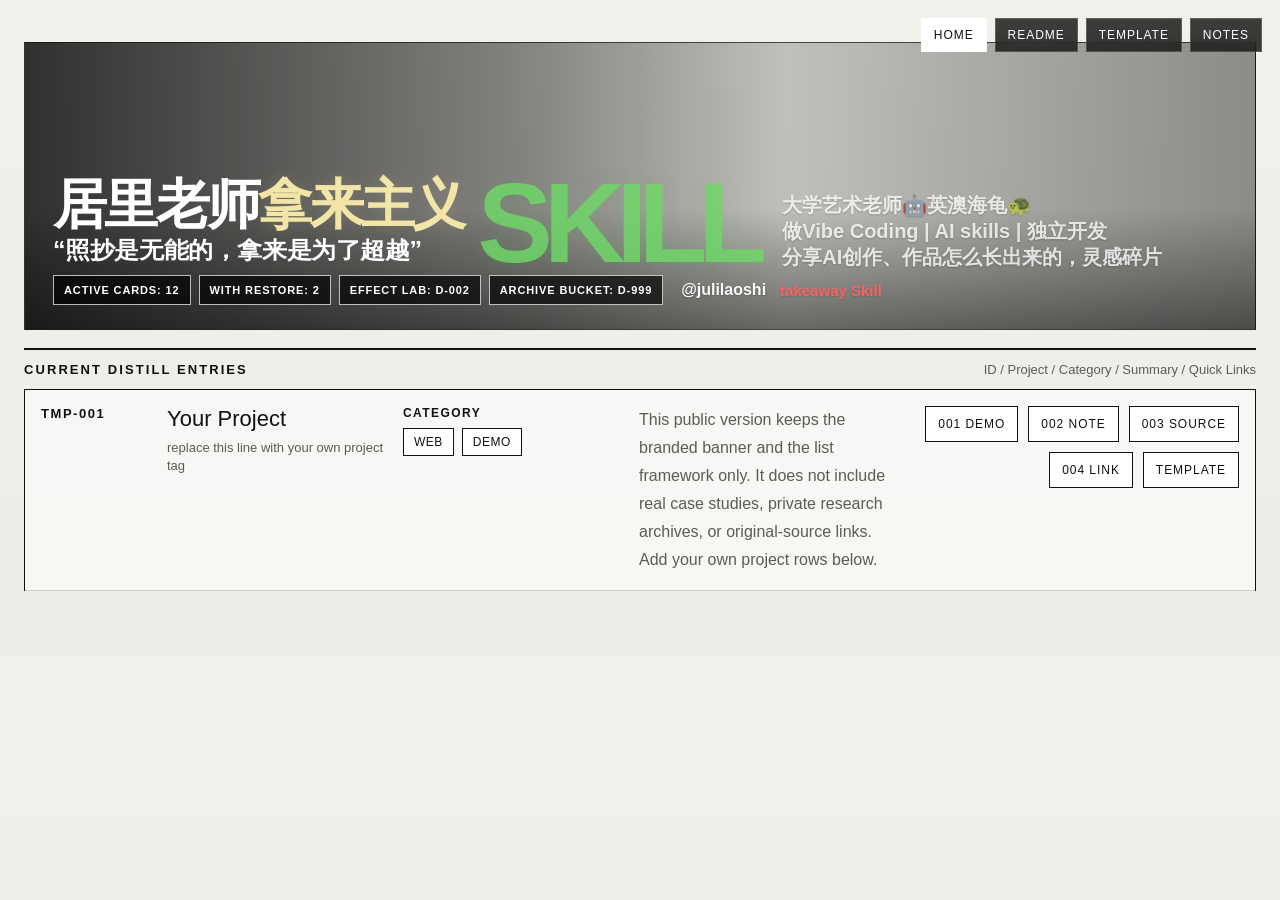
==== site/index.html @ 6bf46491 "Initial public template" ====
<!doctype html>
<html lang="zh-CN">
  <head>
    <meta charset="UTF-8" />
    <meta name="viewport" content="width=device-width, initial-scale=1.0" />
    <title>居里老师拿来主义</title>
    <link rel="stylesheet" href="./ui/local-view.css" />
    <style>
      :root {
        --bg: #eeece6;
        --ink: #111111;
        --muted: #5b5b57;
        --panel: #f8f6f0;
        --line: #111111;
        --accent: #111111;
        --soft-line: rgba(17, 17, 17, 0.18);
      }
      * { box-sizing: border-box; }
      body {
        margin: 0;
        background:
          linear-gradient(180deg, #f2f0ea 0%, var(--bg) 100%);
        color: var(--ink);
        font-family: "Helvetica Neue", "PingFang SC", sans-serif;
      }
      .wrap {
        max-width: 1280px;
        margin: 0 auto;
        padding: 32px 24px 64px;
      }
      .masthead {
        position: relative;
        display: grid;
        grid-template-columns: minmax(0, 1fr) auto;
        gap: 18px;
        align-items: end;
        min-height: 288px;
        width: 100%;
        max-width: 100%;
        padding: 28px 28px 24px;
        margin: 10px 0 18px;
        border: 1px solid rgba(17, 17, 17, 0.7);
        background:
          linear-gradient(90deg, rgba(0, 0, 0, 0.8) 0%, rgba(0, 0, 0, 0.46) 40%, rgba(0, 0, 0, 0.2) 62%, rgba(0, 0, 0, 0.42) 100%),
          url("./assets/jl-profile-wide.png") center 55% / cover no-repeat;
        overflow: hidden;
      }
      .masthead::after {
        content: "";
        position: absolute;
        inset: auto 0 0 0;
        height: 42%;
        background: linear-gradient(180deg, rgba(0, 0, 0, 0) 0%, rgba(0, 0, 0, 0.46) 100%);
        pointer-events: none;
      }
      .masthead-main {
        position: relative;
        z-index: 1;
        display: grid;
        gap: 12px;
        align-self: end;
        max-width: 700px;
      }
      .title-lockup {
        display: grid;
        gap: 8px;
        width: 100%;
        max-width: 100%;
      }
      .title-head {
        display: grid;
        grid-template-columns: max-content max-content minmax(450px, 580px);
        gap: 14px;
        align-items: stretch;
        width: fit-content;
        max-width: 100%;
      }
      .title-copy {
        display: grid;
        gap: 6px;
      }
      .eyebrow {
        display: none;
      }
      h1 {
        margin: 0;
        font-size: clamp(36px, 4.2vw, 60px);
        line-height: 0.94;
        letter-spacing: -0.05em;
        font-weight: 800;
        color: #ffffff;
        text-wrap: balance;
        max-width: 8.4em;
      }
      .hero-title-accent {
        color: rgba(244, 232, 168, 0.98);
        text-shadow: 0 0 16px rgba(244, 232, 168, 0.14);
      }
      .title-note {
        display: block;
        width: fit-content;
        max-width: 100%;
        color: #ffffff;
        font-weight: 800;
      }
      .title-note span {
        display: block;
        line-height: 1.1;
        white-space: nowrap;
        font-size: clamp(15px, 1.28vw, 20px);
        letter-spacing: -0.01em;
      }
      .hero-mark {
        display: flex;
        align-items: flex-end;
        align-self: stretch;
        line-height: 0.78;
        font-weight: 900;
        letter-spacing: -0.08em;
        color: rgba(111, 214, 104, 0.84);
        white-space: nowrap;
        text-transform: uppercase;
        user-select: none;
        text-shadow: 0 0 18px rgba(88, 204, 92, 0.16);
      }
      .hero-meta {
        display: flex;
        gap: 8px;
        flex-wrap: wrap;
        align-items: center;
      }
      .hero-meta span {
        display: inline-flex;
        min-height: 30px;
        align-items: center;
        padding: 0 10px;
        border: 1px solid rgba(255, 255, 255, 0.72);
        background: rgba(0, 0, 0, 0.68);
        color: #ffffff;
        font-size: 11px;
        line-height: 1;
        font-weight: 800;
        letter-spacing: 0.08em;
        text-transform: uppercase;
        backdrop-filter: blur(4px);
      }
      .hero-handle {
        display: inline-flex;
        min-height: 30px;
        align-items: center;
        padding-left: 10px;
        color: rgba(255, 255, 255, 0.96);
        font-size: 16px;
        line-height: 1;
        font-weight: 900;
        letter-spacing: 0;
        white-space: nowrap;
        text-shadow: 0 1px 2px rgba(0, 0, 0, 0.22);
      }
      .hero-takeaway {
        display: inline-flex;
        min-height: 30px;
        align-items: center;
        padding-left: 6px;
        color: rgba(255, 98, 98, 0.96);
        font-size: 15px;
        line-height: 1;
        font-weight: 900;
        letter-spacing: 0;
        white-space: nowrap;
        text-shadow: 0 1px 2px rgba(0, 0, 0, 0.18);
      }
      .intro {
        display: none;
      }
      .bio-stack {
        position: relative;
        z-index: 1;
        display: grid;
        gap: 6px;
        align-content: end;
        justify-items: start;
        align-self: stretch;
        width: 100%;
        max-width: 100%;
        min-height: 100%;
        padding: 16px 0 0 10px;
      }
      .bio-chip {
        display: block;
        width: 100%;
        padding: 0;
        border: 0;
        background: none;
        color: rgba(255, 255, 255, 0.8);
        font-size: 20px;
        line-height: 1;
        font-weight: 700;
        white-space: nowrap;
        text-align: left;
        text-shadow: 0 1px 2px rgba(0, 0, 0, 0.2);
      }
      .section-head {
        display: flex;
        justify-content: space-between;
        gap: 16px;
        align-items: end;
        padding: 12px 0;
        border-top: 2px solid var(--line);
        border-bottom: 1px solid var(--line);
        margin-bottom: 0;
      }
      .section-head strong {
        font-size: 13px;
        letter-spacing: 0.16em;
        text-transform: uppercase;
      }
      .section-head span {
        color: var(--muted);
        font-size: 13px;
      }
      .table {
        border-left: 1px solid var(--line);
        border-right: 1px solid var(--line);
      }
      .row {
        display: grid;
        grid-template-columns: 110px 220px 220px minmax(0, 1fr) 320px;
        gap: 16px;
        align-items: start;
        padding: 16px;
        border-bottom: 1px solid var(--soft-line);
        background: rgba(255, 255, 255, 0.42);
      }
      .row:hover {
        background: rgba(255, 255, 255, 0.76);
      }
      .row.placeholder {
        background: rgba(255, 255, 255, 0.58);
      }
      .cell-id {
        font-size: 13px;
        font-weight: 700;
        letter-spacing: 0.12em;
        text-transform: uppercase;
      }
      .cell-name strong {
        display: block;
        margin-bottom: 6px;
        font-size: 22px;
        font-weight: 500;
      }
      .cell-name span {
        color: var(--muted);
        font-size: 13px;
      }
      .cell-kind {
        display: grid;
        gap: 8px;
      }
      .cell-kind strong {
        display: block;
        font-size: 12px;
        letter-spacing: 0.12em;
        text-transform: uppercase;
      }
      .kind-tags {
        display: flex;
        gap: 8px;
        flex-wrap: wrap;
      }
      .kind-tags span {
        display: inline-flex;
        width: fit-content;
        min-height: 28px;
        align-items: center;
        padding: 0 10px;
        border: 1px solid var(--line);
        background: #ffffff;
        font-size: 12px;
        letter-spacing: 0.04em;
        text-transform: uppercase;
      }
      .cell-desc {
        color: var(--muted);
        line-height: 1.75;
      }
      .cell-links {
        display: flex;
        gap: 10px;
        flex-wrap: wrap;
        justify-content: flex-end;
      }
      .cell-links a {
        display: inline-flex;
        align-items: center;
        min-height: 36px;
        padding: 0 12px;
        border: 1px solid var(--line);
        color: var(--ink);
        text-decoration: none;
        font-size: 12px;
        letter-spacing: 0.08em;
        text-transform: uppercase;
        background: #fff;
      }
      .cell-links a:hover {
        background: #111111;
        color: #ffffff;
      }
      .cell-links a.is-disabled {
        pointer-events: none;
        cursor: default;
      }
      .status-bar {
        display: none;
      }
      @media (max-width: 1080px) {
        .masthead {
          grid-template-columns: 1fr;
          gap: 14px;
          min-height: 280px;
          padding: 24px 20px 18px;
          background-position: 0 0, center 49%;
        }
        .title-head {
          grid-template-columns: 1fr auto;
          gap: 10px;
        }
        .bio-stack {
          grid-column: 1 / -1;
          justify-items: start;
          width: min(360px, 100%);
          max-width: 100%;
          padding-bottom: 0;
          padding-top: 2px;
          min-height: 0;
          align-content: start;
          gap: 4px;
        }
        .hero-meta {
          gap: 6px;
        }
        .row {
          grid-template-columns: 90px 1fr;
        }
        .cell-kind {
          grid-column: 1 / -1;
        }
        .cell-desc {
          grid-column: 1 / -1;
        }
        .cell-links {
          grid-column: 1 / -1;
          justify-content: flex-start;
        }
      }
      @media (max-width: 820px) {
        .wrap {
          padding: 24px 16px 56px;
        }
        .title-lockup {
          gap: 6px;
        }
        .title-head {
          grid-template-columns: 1fr;
          gap: 8px;
        }
        .masthead {
          gap: 12px;
          min-height: 236px;
          padding: 18px 16px 14px;
          margin-top: 8px;
          background-position: 0 0, center 45%;
        }
        .title-note {
          width: 100%;
        }
        .hero-meta span {
          min-height: 28px;
          padding: 0 8px;
          font-size: 10px;
        }
        .hero-handle {
          min-height: 28px;
          padding-left: 8px;
          font-size: 13px;
        }
        .hero-takeaway {
          min-height: 28px;
          padding-left: 4px;
          font-size: 12px;
        }
        .bio-stack {
          gap: 4px;
          width: 100%;
          max-width: 100%;
        }
        .hero-mark {
          opacity: 0.8;
        }
        .bio-chip {
          min-width: 0;
          width: 100%;
          max-width: 100%;
          white-space: normal;
          font-size: 14px;
          line-height: 1.18;
        }
        .row {
          grid-template-columns: 1fr;
        }
      }
    </style>
  </head>
  <body class="distill-square">
    <nav class="distill-tabs" aria-label="public template navigation">
      <a class="distill-tab is-active" href="#top">Home</a>
      <a class="distill-tab" href="../README.md">README</a>
      <a class="distill-tab" href="#entries">Template</a>
      <a class="distill-tab" href="#notes">Notes</a>
    </nav>
    <div class="wrap" id="top">
      <section class="masthead">
        <div class="masthead-main">
          <div class="title-lockup">
            <span class="eyebrow">distill gallery / method study</span>
            <div class="title-head">
              <div class="title-copy">
                <h1 class="hero-title">居里老师<span class="hero-title-accent">拿来主义</span></h1>
                <div class="title-note" aria-label="照抄是无能的，拿来是为了超越">
                  <span class="hero-subline">“照抄是无能的，拿来是为了超越”</span>
                </div>
              </div>
              <div class="hero-mark" aria-hidden="true">SKILL</div>
              <div class="bio-stack" aria-label="居里老师简介">
                <span class="bio-chip">大学艺术老师🤖英澳海龟🐢</span>
                <span class="bio-chip">做Vibe Coding | AI skills | 独立开发</span>
                <span class="bio-chip">分享AI创作、作品怎么长出来的，灵感碎片</span>
              </div>
            </div>
            <div class="hero-meta" aria-label="distill summary">
              <span>active cards: 12</span>
              <span>with restore: 2</span>
              <span>effect lab: d-002</span>
              <span>archive bucket: d-999</span>
              <strong class="hero-handle">@julilaoshi</strong>
              <strong class="hero-takeaway">takeaway Skill</strong>
            </div>
          </div>
        </div>
      </section>

      <div class="section-head" id="entries">
        <strong>Current Distill Entries</strong>
        <span>ID / Project / Category / Summary / Quick Links</span>
      </div>

      <section class="table">
        <article class="row placeholder">
          <div class="cell-id">TMP-001</div>
          <div class="cell-name">
            <strong>Your Project</strong>
            <span>replace this line with your own project tag</span>
          </div>
          <div class="cell-kind">
            <strong>Category</strong>
            <div class="kind-tags">
              <span>web</span>
              <span>demo</span>
            </div>
          </div>
          <div class="cell-desc" id="notes">
            This public version keeps the branded banner and the list framework only. It does not include real case studies, private research archives, or original-source links. Add your own project rows below.
          </div>
          <div class="cell-links">
            <a class="is-disabled" href="#">001 demo</a>
            <a class="is-disabled" href="#">002 note</a>
            <a class="is-disabled" href="#">003 source</a>
            <a class="is-disabled" href="#">004 link</a>
            <a class="is-disabled" href="#">template</a>
          </div>
        </article>
      </section>
    </div>
    <script>
      (function () {
        const title = document.querySelector(".hero-title");
        const line = document.querySelector(".hero-subline");
        const titleCopy = document.querySelector(".title-copy");
        const mark = document.querySelector(".hero-mark");
        if (!title || !line) return;

        function fitSubtitleLine() {
          const targetWidth = title.getBoundingClientRect().width;
          if (!targetWidth) return;
          line.style.transform = "scaleX(1)";
          line.style.fontSize = "";
          const baseWidth = line.getBoundingClientRect().width;
          if (!baseWidth) return;
          const baseFontSize = parseFloat(window.getComputedStyle(line).fontSize);
          const ratio = targetWidth / baseWidth;
          const nextFontSize = Math.min(baseFontSize * 1.42, Math.max(baseFontSize * 0.96, baseFontSize * ratio));
          line.style.fontSize = `${nextFontSize}px`;
          const nextWidth = line.getBoundingClientRect().width;
          if (!nextWidth) return;
          const scale = Math.min(1.08, Math.max(0.98, targetWidth / nextWidth));
          line.style.transformOrigin = "left center";
          line.style.transform = `scaleX(${scale})`;
        }

        function fitHeroMark() {
          if (!titleCopy || !mark) return;
          const targetHeight = titleCopy.getBoundingClientRect().height;
          if (!targetHeight) return;
          const nextFontSize = Math.min(180, Math.max(72, targetHeight / 0.78));
          mark.style.fontSize = `${nextFontSize}px`;
        }

        fitSubtitleLine();
        fitHeroMark();
        window.addEventListener("load", fitSubtitleLine);
        window.addEventListener("load", fitHeroMark);
        window.addEventListener("resize", fitSubtitleLine);
        window.addEventListener("resize", fitHeroMark);
      })();
    </script>
  </body>
</html>
---- site/ui/local-view.css ----
.distill-tabs {
  position: fixed;
  right: 18px;
  top: 18px;
  z-index: 999;
  display: flex;
  flex-wrap: wrap;
  justify-content: flex-end;
  gap: 8px;
  max-width: min(72vw, 760px);
}

.distill-tab {
  padding: 10px 12px;
  border: 1px solid rgba(255, 255, 255, 0.18);
  background: rgba(10, 10, 10, 0.78);
  color: #ffffff;
  text-decoration: none;
  font-size: 12px;
  line-height: 1;
  letter-spacing: 0.08em;
  text-transform: uppercase;
  backdrop-filter: blur(10px);
  border-radius: 0 !important;
}

.distill-tab.is-active {
  background: #ffffff;
  color: #111111;
}

.distill-square :is(
  .compare,
  .restore-link,
  .back,
  .card,
  .panel,
  .project,
  .field,
  .step,
  .hero,
  .pill,
  .footer-card,
  .stage,
  .effects span,
  .chip,
  .probe-panel,
  .probe-stage__frame,
  .probe-stats div,
  .probe-link,
  .probe-actions button,
  .probe-canvas,
  .restore-nav a,
  .nav-overlay a,
  .tag,
  .thumb,
  .hero-art,
  .story-image,
  .links a,
  .cta
) {
  border-radius: 0 !important;
}

.distill-square .grid .card,
.distill-square .cards .card,
.distill-square .projects .project,
.distill-square .values .pill,
.distill-square .footer-card,
.distill-square .stage,
.distill-square .probe-panel,
.distill-square .probe-stage__frame {
  box-shadow: none !important;
}

@media (max-width: 900px) {
  .distill-tabs {
    left: 12px;
    right: 12px;
    top: 12px;
    max-width: none;
    justify-content: flex-start;
  }
}
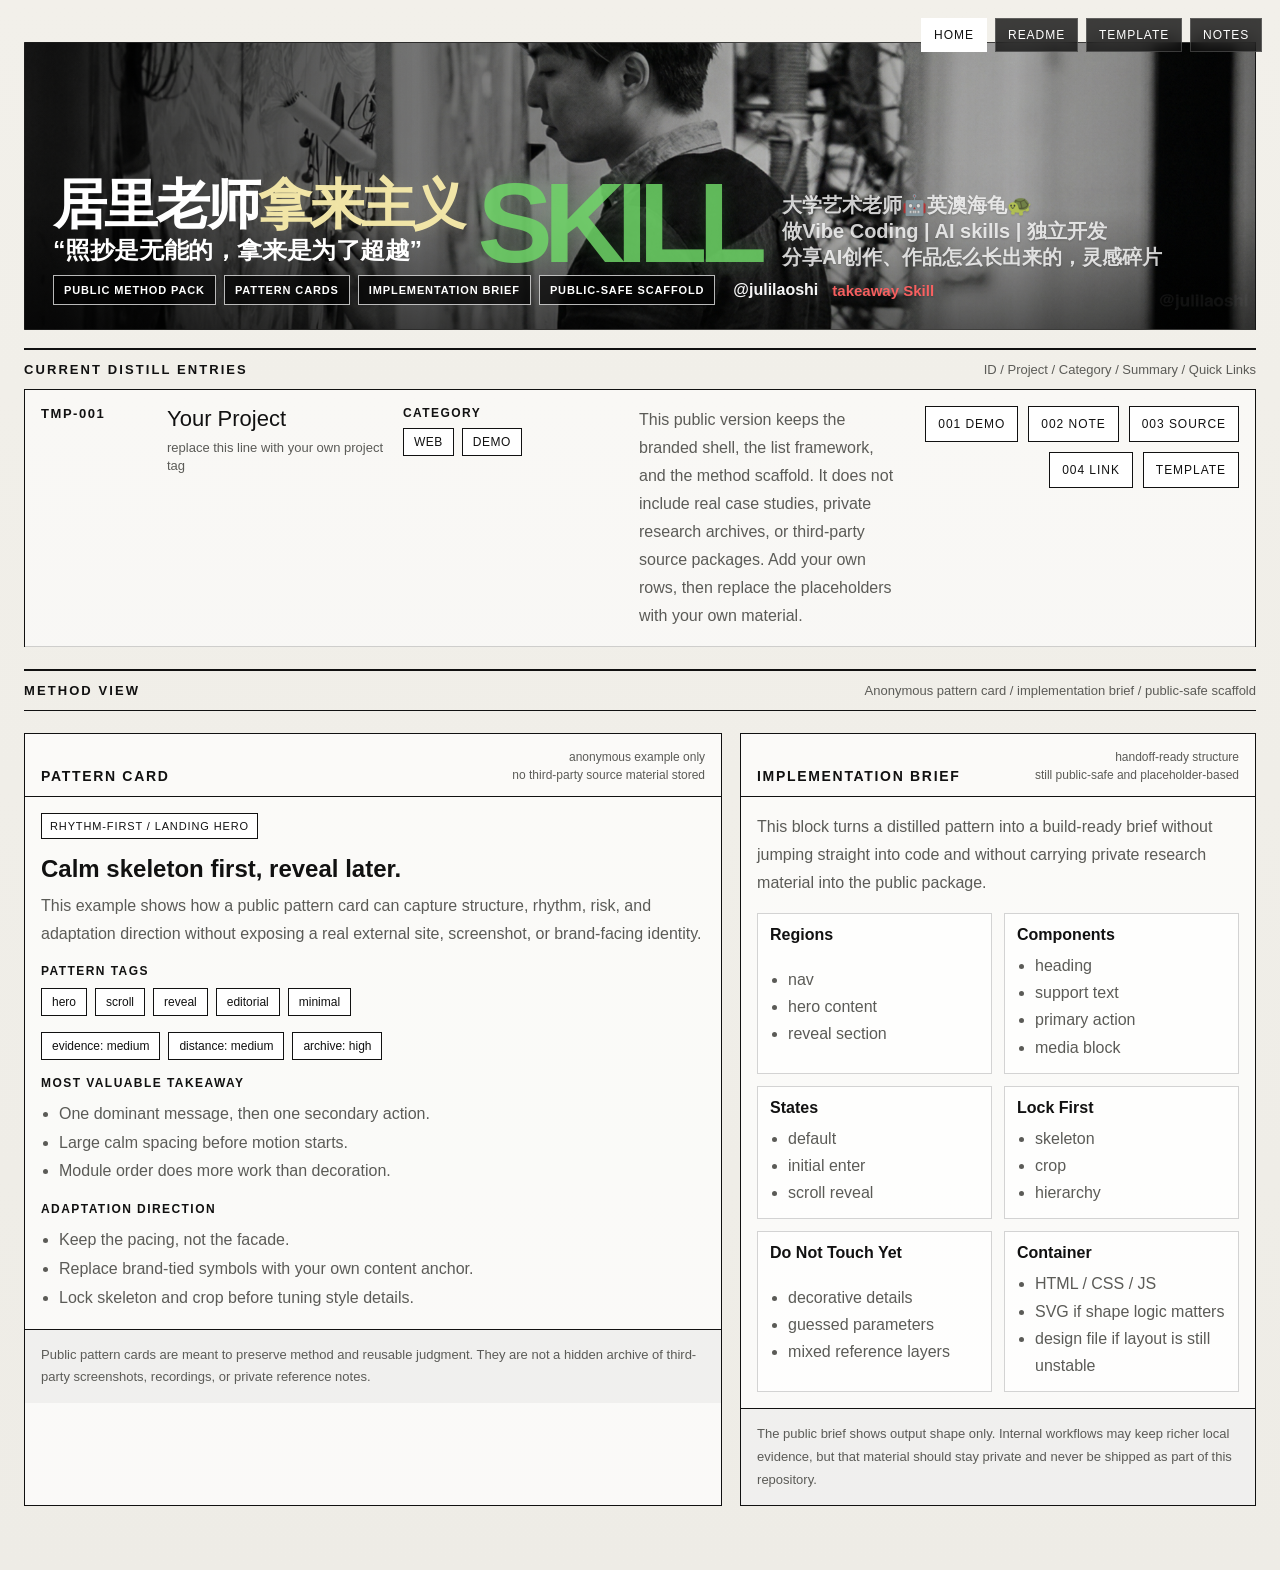
==== commit 061c7067: "Refine public release packaging for takeaway-skill" ====
--- a/site/index.html
+++ b/site/index.html
@@ -315,6 +315,129 @@
       .status-bar {
         display: none;
       }
+      .method-grid {
+        display: grid;
+        grid-template-columns: minmax(0, 1.15fr) minmax(0, 0.85fr);
+        gap: 18px;
+        margin-top: 22px;
+      }
+      .method-card {
+        border: 1px solid var(--line);
+        background: rgba(255, 255, 255, 0.72);
+      }
+      .method-card-head {
+        display: flex;
+        justify-content: space-between;
+        gap: 16px;
+        align-items: end;
+        padding: 14px 16px 12px;
+        border-bottom: 1px solid var(--line);
+      }
+      .method-card-head strong {
+        font-size: 14px;
+        letter-spacing: 0.12em;
+        text-transform: uppercase;
+      }
+      .method-card-head span {
+        color: var(--muted);
+        font-size: 12px;
+        line-height: 1.5;
+        text-align: right;
+      }
+      .method-card-body {
+        display: grid;
+        gap: 16px;
+        padding: 16px;
+      }
+      .micro-label {
+        display: inline-flex;
+        width: fit-content;
+        min-height: 26px;
+        align-items: center;
+        padding: 0 8px;
+        border: 1px solid var(--line);
+        background: #ffffff;
+        font-size: 11px;
+        letter-spacing: 0.08em;
+        text-transform: uppercase;
+      }
+      .signal-line {
+        display: grid;
+        gap: 8px;
+      }
+      .signal-line strong {
+        font-size: 24px;
+        line-height: 1.2;
+        font-weight: 600;
+      }
+      .signal-line p,
+      .brief-note {
+        margin: 0;
+        color: var(--muted);
+        line-height: 1.75;
+      }
+      .tag-group {
+        display: grid;
+        gap: 10px;
+      }
+      .tag-group strong,
+      .stack-block strong {
+        font-size: 12px;
+        letter-spacing: 0.12em;
+        text-transform: uppercase;
+      }
+      .tag-row,
+      .score-row {
+        display: flex;
+        flex-wrap: wrap;
+        gap: 8px;
+      }
+      .tag-row span,
+      .score-row span {
+        display: inline-flex;
+        align-items: center;
+        min-height: 28px;
+        padding: 0 10px;
+        border: 1px solid var(--line);
+        background: #fff;
+        font-size: 12px;
+      }
+      .stack-block {
+        display: grid;
+        gap: 10px;
+      }
+      .stack-block ul {
+        margin: 0;
+        padding-left: 18px;
+        color: var(--muted);
+        line-height: 1.8;
+      }
+      .brief-grid {
+        display: grid;
+        grid-template-columns: repeat(2, minmax(0, 1fr));
+        gap: 12px;
+      }
+      .brief-cell {
+        display: grid;
+        gap: 8px;
+        padding: 12px;
+        border: 1px solid var(--soft-line);
+        background: rgba(255, 255, 255, 0.78);
+      }
+      .brief-cell ul {
+        margin: 0;
+        padding-left: 18px;
+        color: var(--muted);
+        line-height: 1.7;
+      }
+      .safe-note {
+        padding: 14px 16px;
+        border-top: 1px solid var(--line);
+        background: rgba(17, 17, 17, 0.04);
+        color: var(--muted);
+        font-size: 13px;
+        line-height: 1.75;
+      }
       @media (max-width: 1080px) {
         .masthead {
           grid-template-columns: 1fr;
@@ -354,6 +477,9 @@
           grid-column: 1 / -1;
           justify-content: flex-start;
         }
+        .method-grid {
+          grid-template-columns: 1fr;
+        }
       }
       @media (max-width: 820px) {
         .wrap {
@@ -408,6 +534,9 @@
           line-height: 1.18;
         }
         .row {
+          grid-template-columns: 1fr;
+        }
+        .brief-grid {
           grid-template-columns: 1fr;
         }
       }
@@ -440,10 +569,10 @@
               </div>
             </div>
             <div class="hero-meta" aria-label="distill summary">
-              <span>active cards: 12</span>
-              <span>with restore: 2</span>
-              <span>effect lab: d-002</span>
-              <span>archive bucket: d-999</span>
+              <span>public method pack</span>
+              <span>pattern cards</span>
+              <span>implementation brief</span>
+              <span>public-safe scaffold</span>
               <strong class="hero-handle">@julilaoshi</strong>
               <strong class="hero-takeaway">takeaway Skill</strong>
             </div>
@@ -471,7 +600,7 @@
             </div>
           </div>
           <div class="cell-desc" id="notes">
-            This public version keeps the branded banner and the list framework only. It does not include real case studies, private research archives, or original-source links. Add your own project rows below.
+            This public version keeps the branded shell, the list framework, and the method scaffold. It does not include real case studies, private research archives, or third-party source packages. Add your own rows, then replace the placeholders with your own material.
           </div>
           <div class="cell-links">
             <a class="is-disabled" href="#">001 demo</a>
@@ -479,6 +608,125 @@
             <a class="is-disabled" href="#">003 source</a>
             <a class="is-disabled" href="#">004 link</a>
             <a class="is-disabled" href="#">template</a>
+          </div>
+        </article>
+      </section>
+
+      <div class="section-head" style="margin-top: 22px;">
+        <strong>Method View</strong>
+        <span>Anonymous pattern card / implementation brief / public-safe scaffold</span>
+      </div>
+
+      <section class="method-grid" aria-label="public method showcase">
+        <article class="method-card">
+          <div class="method-card-head">
+            <strong>Pattern Card</strong>
+            <span>anonymous example only<br />no third-party source material stored</span>
+          </div>
+          <div class="method-card-body">
+            <span class="micro-label">rhythm-first / landing hero</span>
+            <div class="signal-line">
+              <strong>Calm skeleton first, reveal later.</strong>
+              <p>This example shows how a public pattern card can capture structure, rhythm, risk, and adaptation direction without exposing a real external site, screenshot, or brand-facing identity.</p>
+            </div>
+            <div class="tag-group">
+              <strong>Pattern Tags</strong>
+              <div class="tag-row">
+                <span>hero</span>
+                <span>scroll</span>
+                <span>reveal</span>
+                <span>editorial</span>
+                <span>minimal</span>
+              </div>
+            </div>
+            <div class="score-row" aria-label="public-safe scores">
+              <span>evidence: medium</span>
+              <span>distance: medium</span>
+              <span>archive: high</span>
+            </div>
+            <div class="stack-block">
+              <strong>Most Valuable Takeaway</strong>
+              <ul>
+                <li>One dominant message, then one secondary action.</li>
+                <li>Large calm spacing before motion starts.</li>
+                <li>Module order does more work than decoration.</li>
+              </ul>
+            </div>
+            <div class="stack-block">
+              <strong>Adaptation Direction</strong>
+              <ul>
+                <li>Keep the pacing, not the facade.</li>
+                <li>Replace brand-tied symbols with your own content anchor.</li>
+                <li>Lock skeleton and crop before tuning style details.</li>
+              </ul>
+            </div>
+          </div>
+          <div class="safe-note">
+            Public pattern cards are meant to preserve method and reusable judgment. They are not a hidden archive of third-party screenshots, recordings, or private reference notes.
+          </div>
+        </article>
+
+        <article class="method-card">
+          <div class="method-card-head">
+            <strong>Implementation Brief</strong>
+            <span>handoff-ready structure<br />still public-safe and placeholder-based</span>
+          </div>
+          <div class="method-card-body">
+            <p class="brief-note">This block turns a distilled pattern into a build-ready brief without jumping straight into code and without carrying private research material into the public package.</p>
+            <div class="brief-grid">
+              <div class="brief-cell">
+                <strong>Regions</strong>
+                <ul>
+                  <li>nav</li>
+                  <li>hero content</li>
+                  <li>reveal section</li>
+                </ul>
+              </div>
+              <div class="brief-cell">
+                <strong>Components</strong>
+                <ul>
+                  <li>heading</li>
+                  <li>support text</li>
+                  <li>primary action</li>
+                  <li>media block</li>
+                </ul>
+              </div>
+              <div class="brief-cell">
+                <strong>States</strong>
+                <ul>
+                  <li>default</li>
+                  <li>initial enter</li>
+                  <li>scroll reveal</li>
+                </ul>
+              </div>
+              <div class="brief-cell">
+                <strong>Lock First</strong>
+                <ul>
+                  <li>skeleton</li>
+                  <li>crop</li>
+                  <li>hierarchy</li>
+                </ul>
+              </div>
+              <div class="brief-cell">
+                <strong>Do Not Touch Yet</strong>
+                <ul>
+                  <li>decorative details</li>
+                  <li>guessed parameters</li>
+                  <li>mixed reference layers</li>
+                </ul>
+              </div>
+              <div class="brief-cell">
+                <strong>Container</strong>
+                <ul>
+                  <li>HTML / CSS / JS</li>
+                  <li>SVG if shape logic matters</li>
+                  <li>design file if layout is still unstable</li>
+                </ul>
+              </div>
+            </div>
+          </div>
+          <div class="safe-note">
+            The public brief shows output shape only. Internal workflows may keep richer local evidence, but that material should stay private and never be shipped as part of this repository.
           </div>
         </article>
       </section>
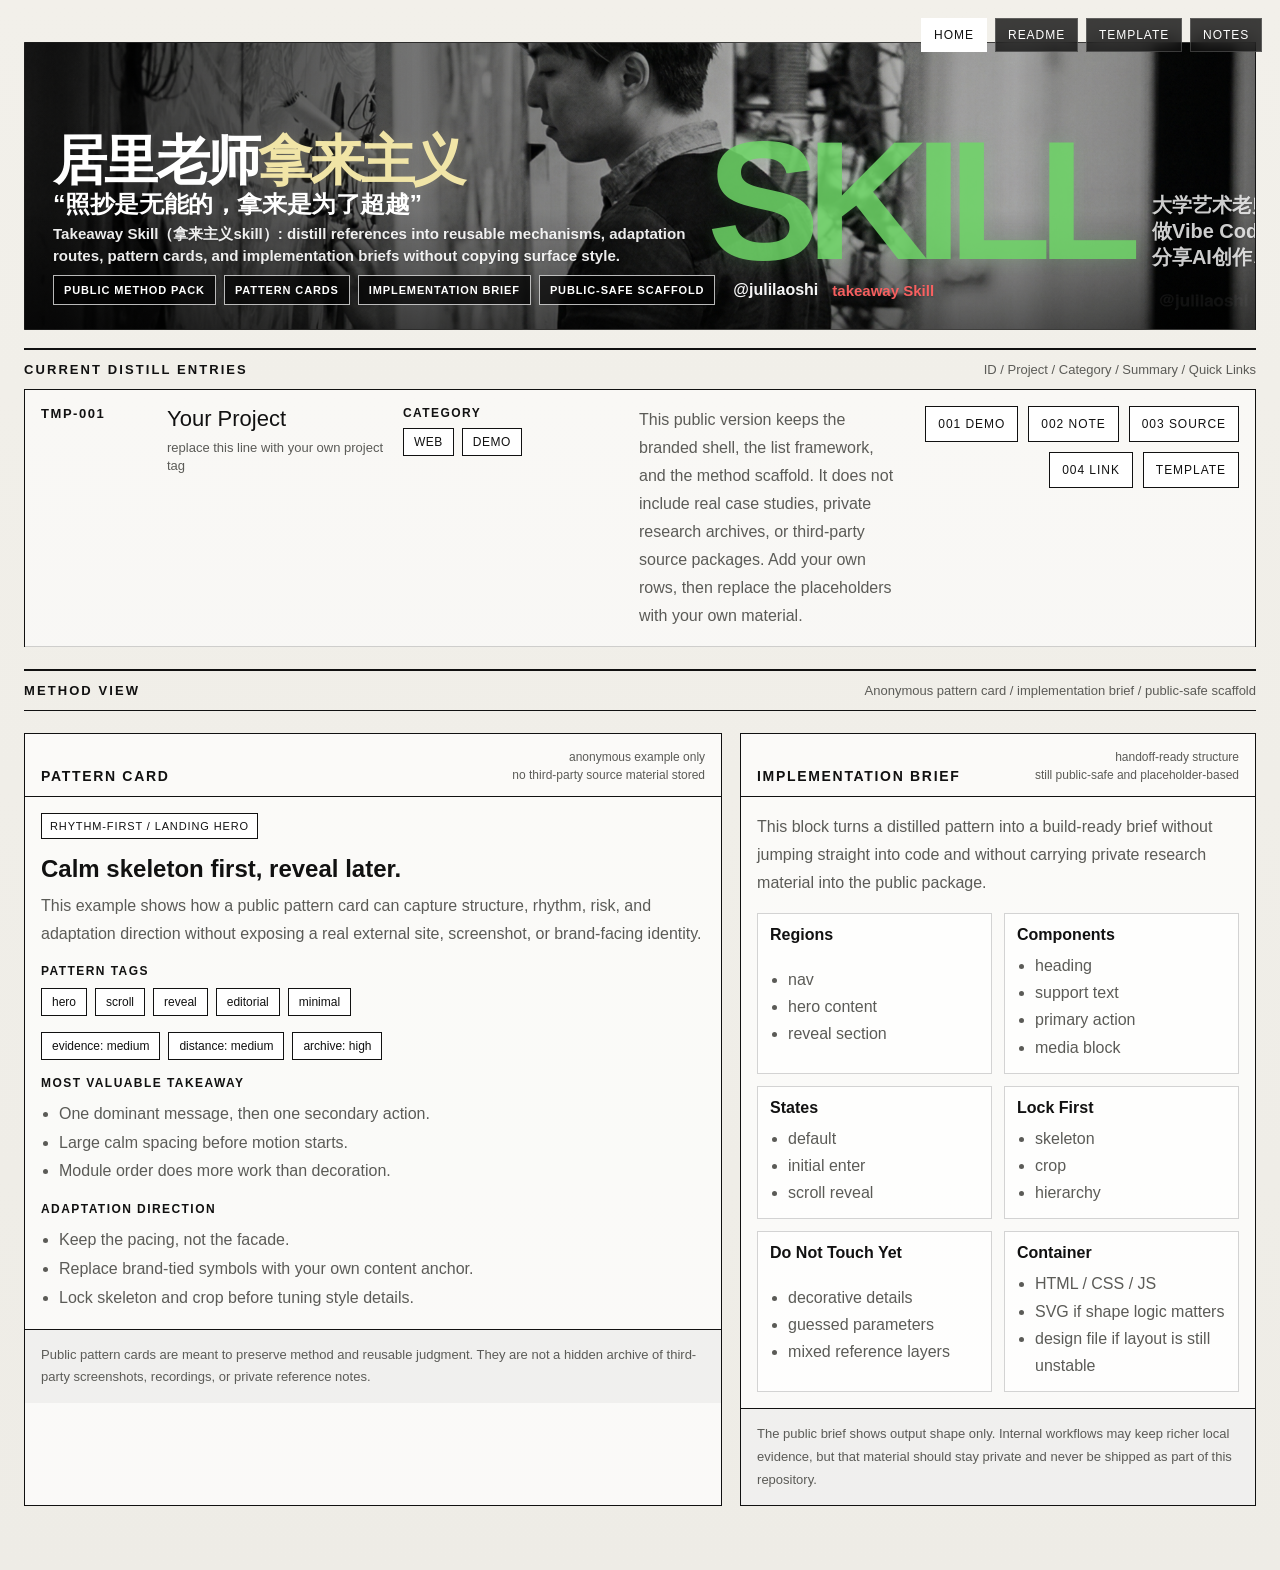
==== commit 9aa16125: "Polish repository discovery copy and about guidance" ====
--- a/site/index.html
+++ b/site/index.html
@@ -4,6 +4,10 @@
     <meta charset="UTF-8" />
     <meta name="viewport" content="width=device-width, initial-scale=1.0" />
     <title>居里老师拿来主义</title>
+    <meta
+      name="description"
+      content="Takeaway Skill（拿来主义skill）是一个参考蒸馏框架，用于把网站、页面、动效、截图和视觉系统拆成可复用机制、pattern card 与 implementation brief，而不是照抄表皮。"
+    />
     <link rel="stylesheet" href="./ui/local-view.css" />
     <style>
       :root {
@@ -128,6 +132,16 @@
         gap: 8px;
         flex-wrap: wrap;
         align-items: center;
+      }
+      .hero-functional-line {
+        display: block;
+        color: rgba(255, 255, 255, 0.92);
+        font-size: clamp(13px, 1.18vw, 18px);
+        line-height: 1.45;
+        font-weight: 600;
+        max-width: 40rem;
+        text-wrap: balance;
+        text-shadow: 0 1px 2px rgba(0, 0, 0, 0.2);
       }
       .hero-meta span {
         display: inline-flex;
@@ -560,6 +574,7 @@
                 <div class="title-note" aria-label="照抄是无能的，拿来是为了超越">
                   <span class="hero-subline">“照抄是无能的，拿来是为了超越”</span>
                 </div>
+                <span class="hero-functional-line">Takeaway Skill（拿来主义skill）: distill references into reusable mechanisms, adaptation routes, pattern cards, and implementation briefs without copying surface style.</span>
               </div>
               <div class="hero-mark" aria-hidden="true">SKILL</div>
               <div class="bio-stack" aria-label="居里老师简介">
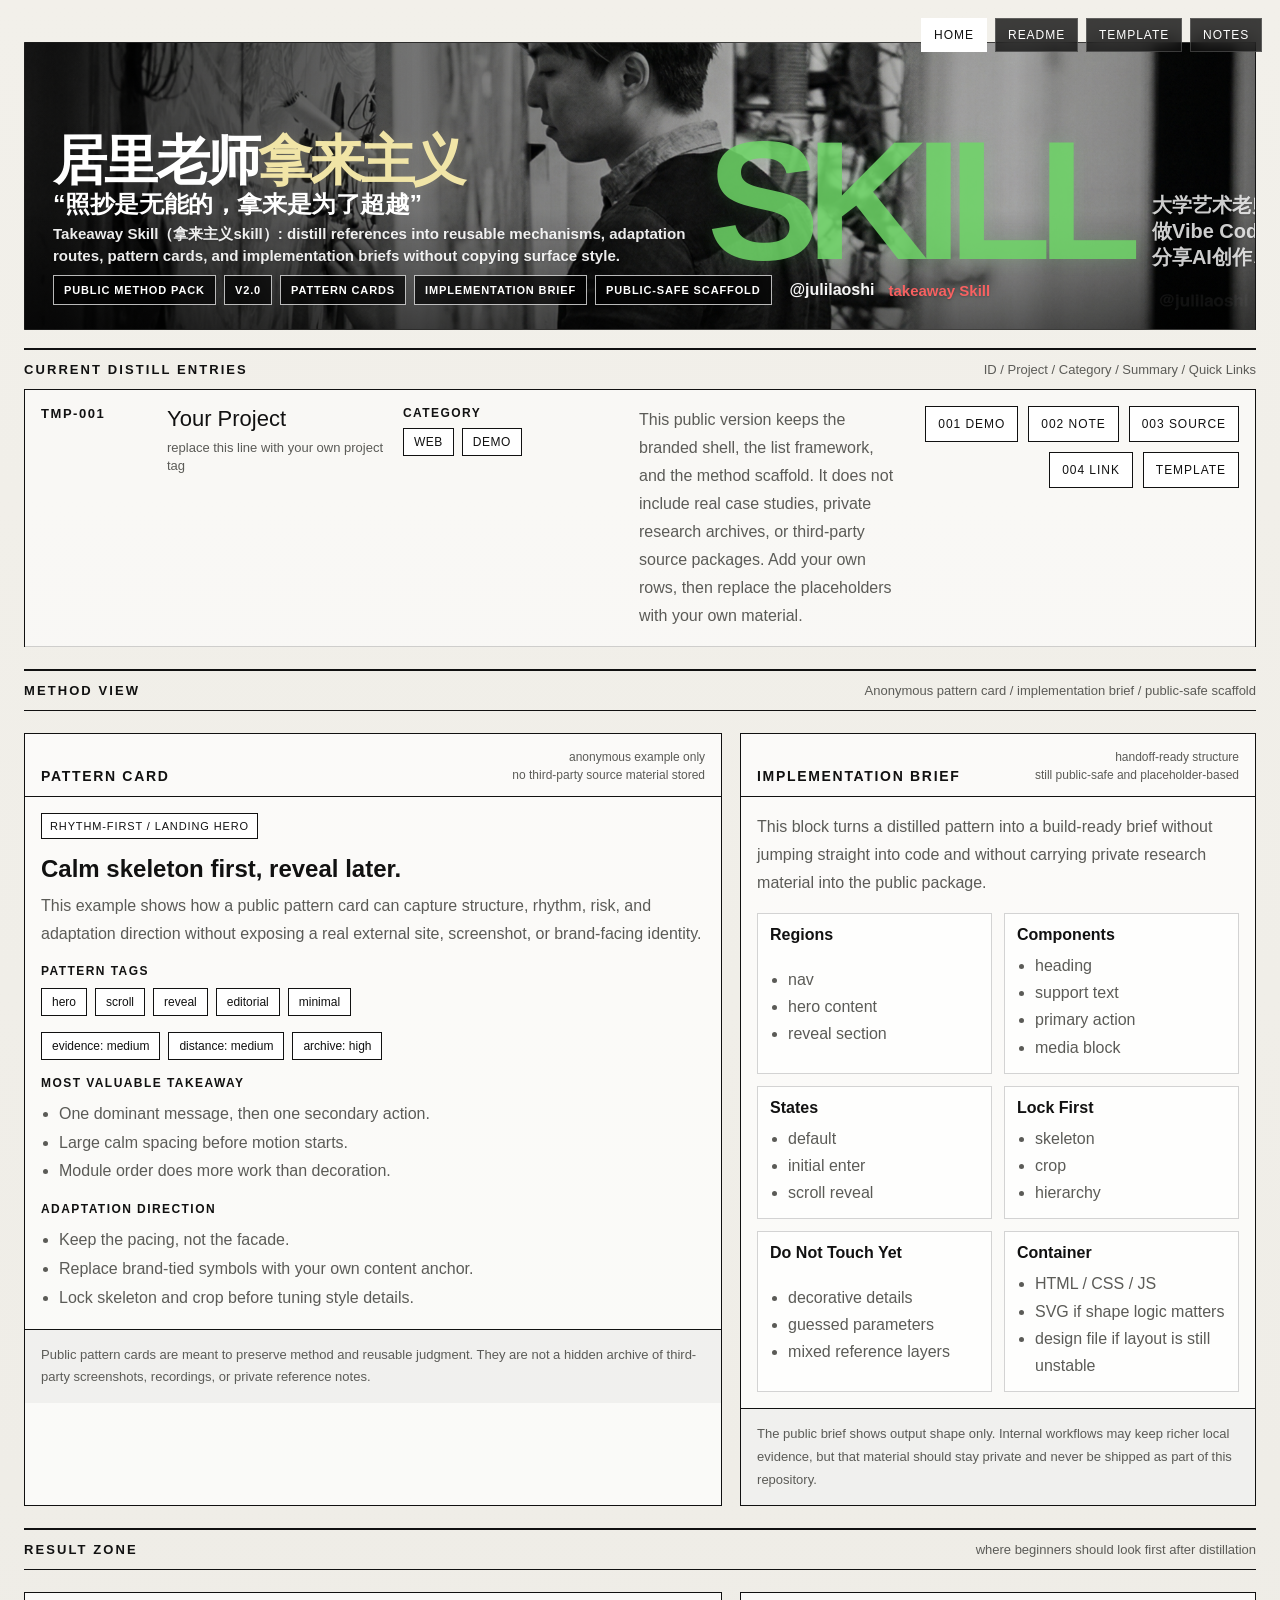
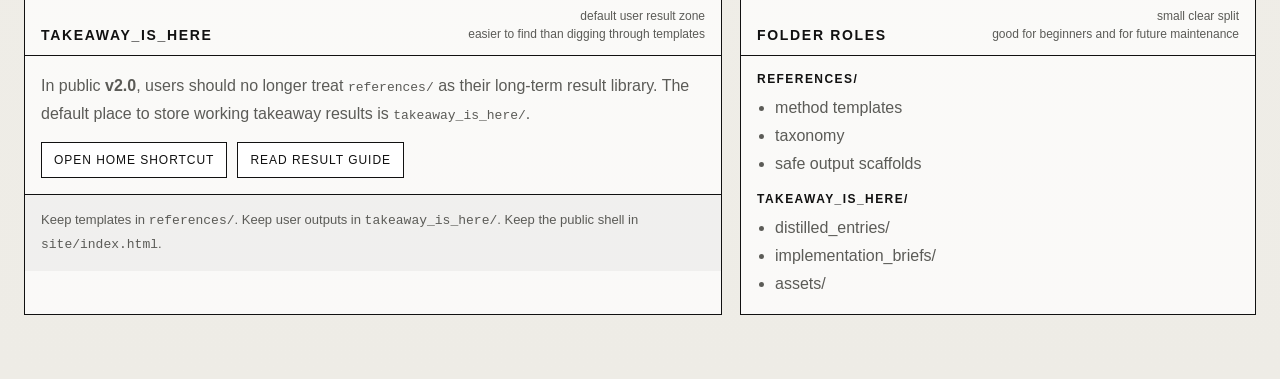
==== commit 890eb6be: "release: public takeaway skill v2.0" ====
--- a/site/index.html
+++ b/site/index.html
@@ -452,6 +452,63 @@
         font-size: 13px;
         line-height: 1.75;
       }
+      .result-zone {
+        display: grid;
+        grid-template-columns: minmax(0, 1.15fr) minmax(0, 0.85fr);
+        gap: 18px;
+        margin-top: 22px;
+      }
+      .result-zone-card {
+        border: 1px solid var(--line);
+        background: rgba(255, 255, 255, 0.72);
+      }
+      .result-zone-body {
+        display: grid;
+        gap: 14px;
+        padding: 16px;
+      }
+      .result-zone-body p {
+        margin: 0;
+        color: var(--muted);
+        line-height: 1.75;
+      }
+      .zone-actions {
+        display: flex;
+        flex-wrap: wrap;
+        gap: 10px;
+      }
+      .zone-actions a {
+        display: inline-flex;
+        align-items: center;
+        min-height: 36px;
+        padding: 0 12px;
+        border: 1px solid var(--line);
+        color: var(--ink);
+        text-decoration: none;
+        font-size: 12px;
+        letter-spacing: 0.08em;
+        text-transform: uppercase;
+        background: #fff;
+      }
+      .zone-actions a:hover {
+        background: #111111;
+        color: #ffffff;
+      }
+      .zone-list {
+        display: grid;
+        gap: 8px;
+      }
+      .zone-list strong {
+        font-size: 12px;
+        letter-spacing: 0.12em;
+        text-transform: uppercase;
+      }
+      .zone-list ul {
+        margin: 0;
+        padding-left: 18px;
+        color: var(--muted);
+        line-height: 1.75;
+      }
       @media (max-width: 1080px) {
         .masthead {
           grid-template-columns: 1fr;
@@ -492,6 +549,9 @@
           justify-content: flex-start;
         }
         .method-grid {
+          grid-template-columns: 1fr;
+        }
+        .result-zone {
           grid-template-columns: 1fr;
         }
       }
@@ -585,6 +645,7 @@
             </div>
             <div class="hero-meta" aria-label="distill summary">
               <span>public method pack</span>
+              <span>v2.0</span>
               <span>pattern cards</span>
               <span>implementation brief</span>
               <span>public-safe scaffold</span>
@@ -745,6 +806,58 @@
           </div>
         </article>
       </section>
+
+      <div class="section-head" style="margin-top: 22px;">
+        <strong>Result Zone</strong>
+        <span>where beginners should look first after distillation</span>
+      </div>
+
+      <section class="result-zone" aria-label="public v2 result zone">
+        <article class="result-zone-card">
+          <div class="method-card-head">
+            <strong>takeaway_is_here</strong>
+            <span>default user result zone<br />easier to find than digging through templates</span>
+          </div>
+          <div class="result-zone-body">
+            <p>
+              In public <strong>v2.0</strong>, users should no longer treat <code>references/</code> as their long-term result library.
+              The default place to store working takeaway results is <code>takeaway_is_here/</code>.
+            </p>
+            <div class="zone-actions">
+              <a href="../takeaway_is_here/OPEN_HOME.html">Open Home Shortcut</a>
+              <a href="../takeaway_is_here/README.md">Read Result Guide</a>
+            </div>
+          </div>
+          <div class="safe-note">
+            Keep templates in <code>references/</code>. Keep user outputs in <code>takeaway_is_here/</code>. Keep the public shell in <code>site/index.html</code>.
+          </div>
+        </article>
+
+        <article class="result-zone-card">
+          <div class="method-card-head">
+            <strong>Folder roles</strong>
+            <span>small clear split<br />good for beginners and for future maintenance</span>
+          </div>
+          <div class="result-zone-body">
+            <div class="zone-list">
+              <strong>references/</strong>
+              <ul>
+                <li>method templates</li>
+                <li>taxonomy</li>
+                <li>safe output scaffolds</li>
+              </ul>
+            </div>
+            <div class="zone-list">
+              <strong>takeaway_is_here/</strong>
+              <ul>
+                <li>distilled_entries/</li>
+                <li>implementation_briefs/</li>
+                <li>assets/</li>
+              </ul>
+            </div>
+          </div>
+        </article>
+      </section>
     </div>
     <script>
       (function () {
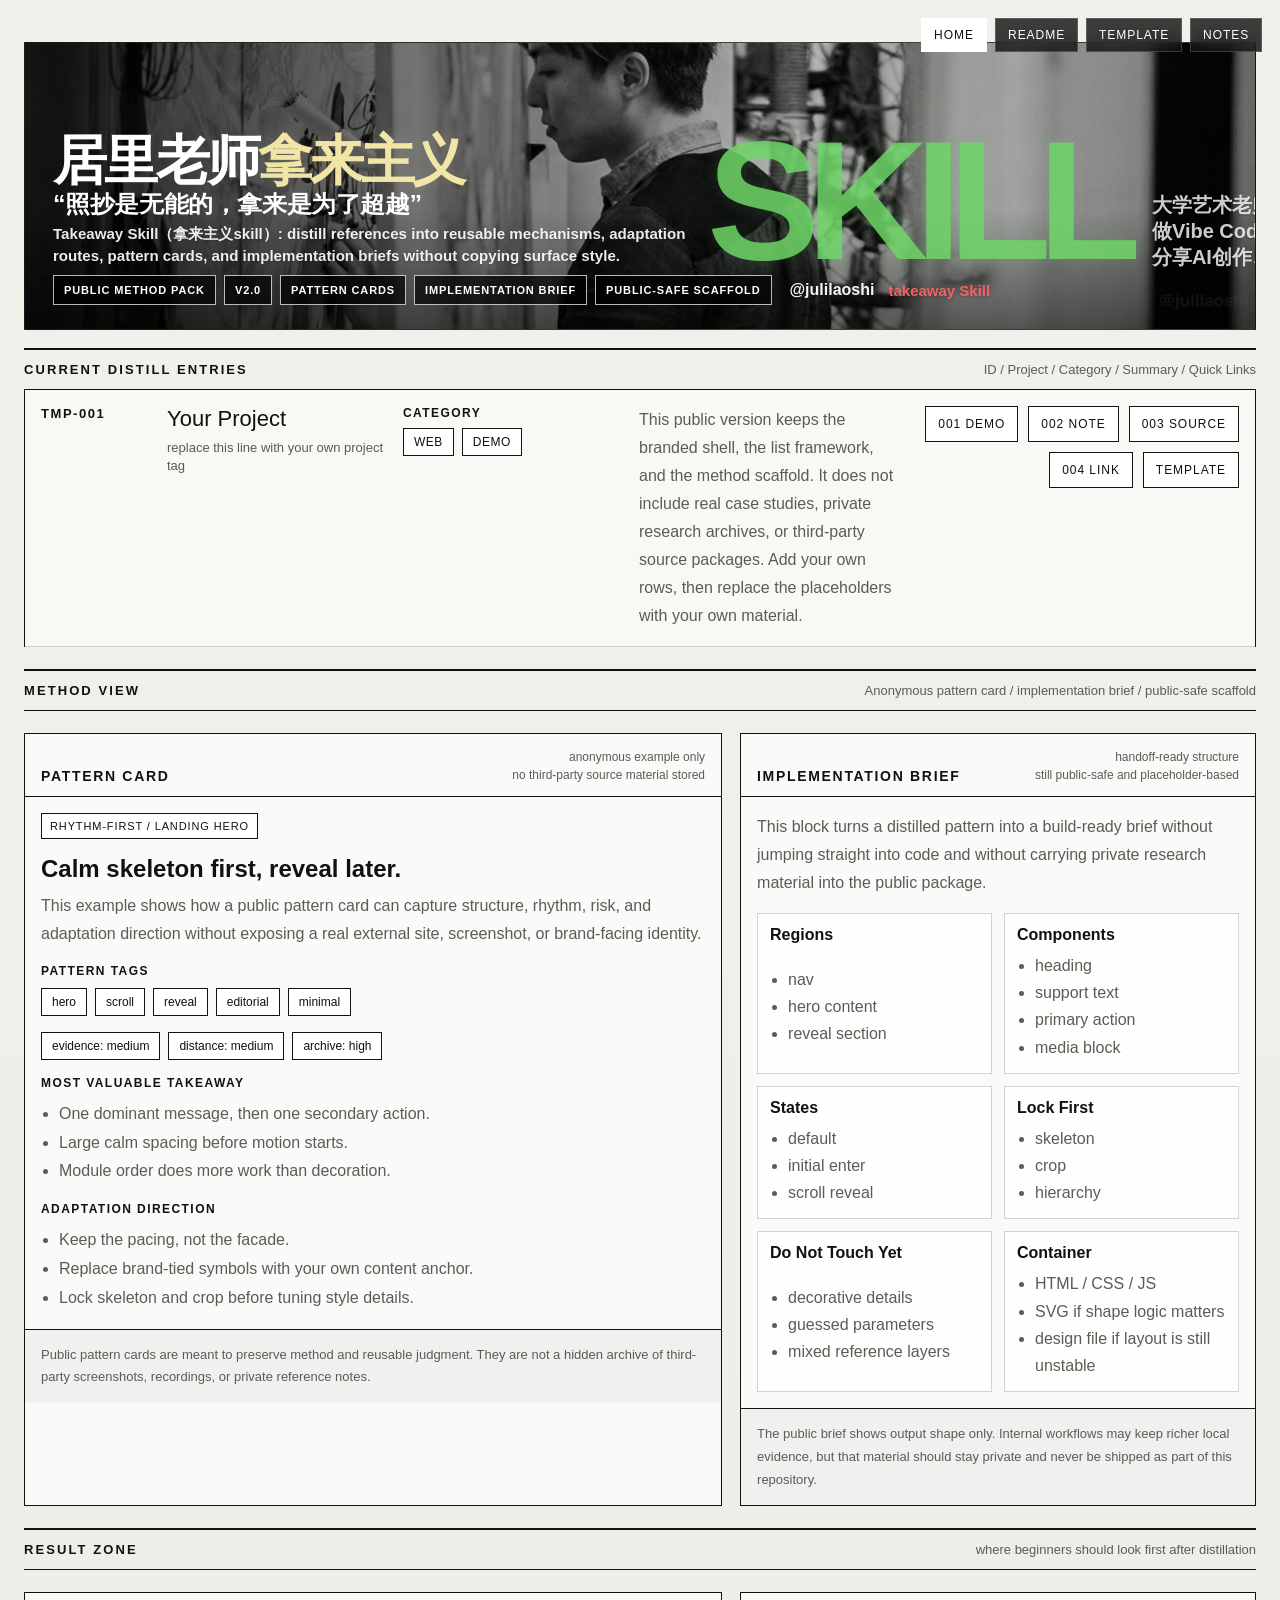
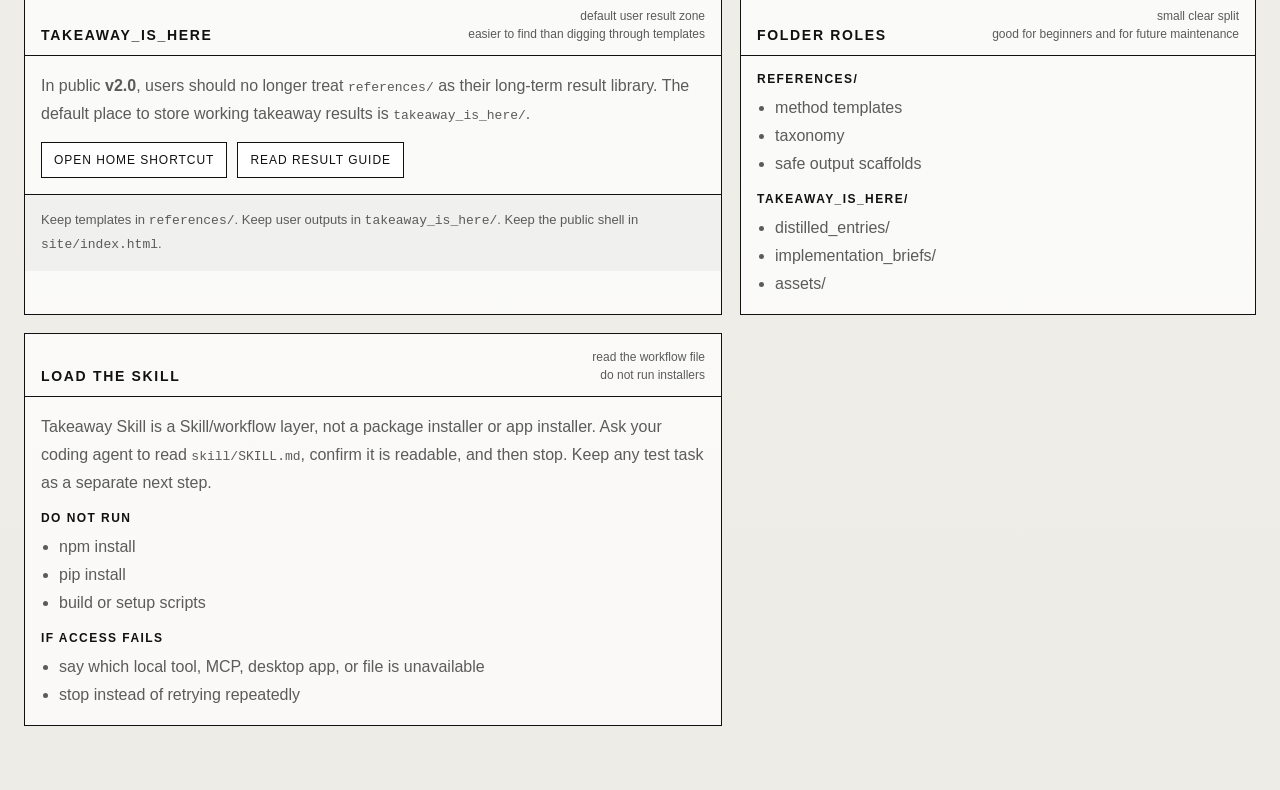
==== commit a55990d9: "Clarify takeaway skill loading" ====
--- a/site/index.html
+++ b/site/index.html
@@ -857,6 +857,35 @@
             </div>
           </div>
         </article>
+
+        <article class="result-zone-card">
+          <div class="method-card-head">
+            <strong>Load the Skill</strong>
+            <span>read the workflow file<br />do not run installers</span>
+          </div>
+          <div class="result-zone-body">
+            <p>
+              Takeaway Skill is a Skill/workflow layer, not a package installer or app installer.
+              Ask your coding agent to read <code>skill/SKILL.md</code>, confirm it is readable, and then stop.
+              Keep any test task as a separate next step.
+            </p>
+            <div class="zone-list">
+              <strong>Do not run</strong>
+              <ul>
+                <li>npm install</li>
+                <li>pip install</li>
+                <li>build or setup scripts</li>
+              </ul>
+            </div>
+            <div class="zone-list">
+              <strong>If access fails</strong>
+              <ul>
+                <li>say which local tool, MCP, desktop app, or file is unavailable</li>
+                <li>stop instead of retrying repeatedly</li>
+              </ul>
+            </div>
+          </div>
+        </article>
       </section>
     </div>
     <script>
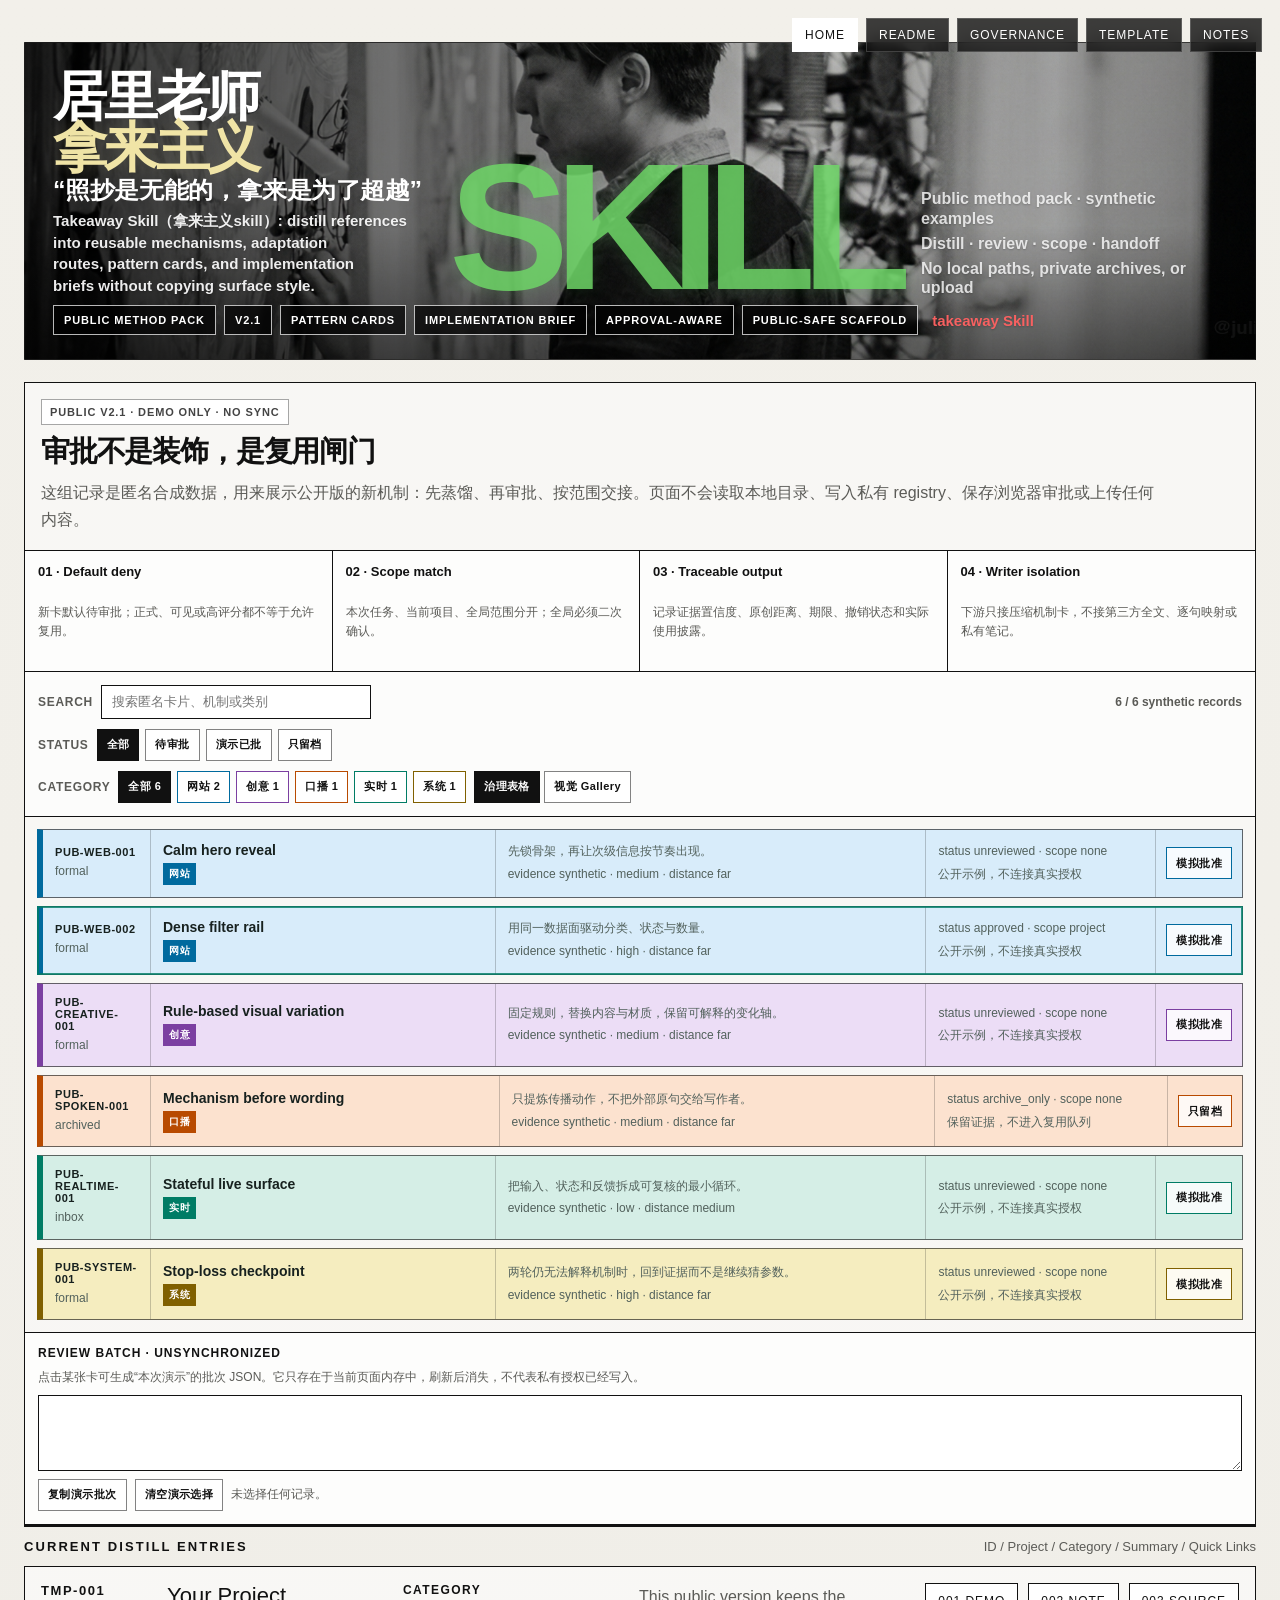
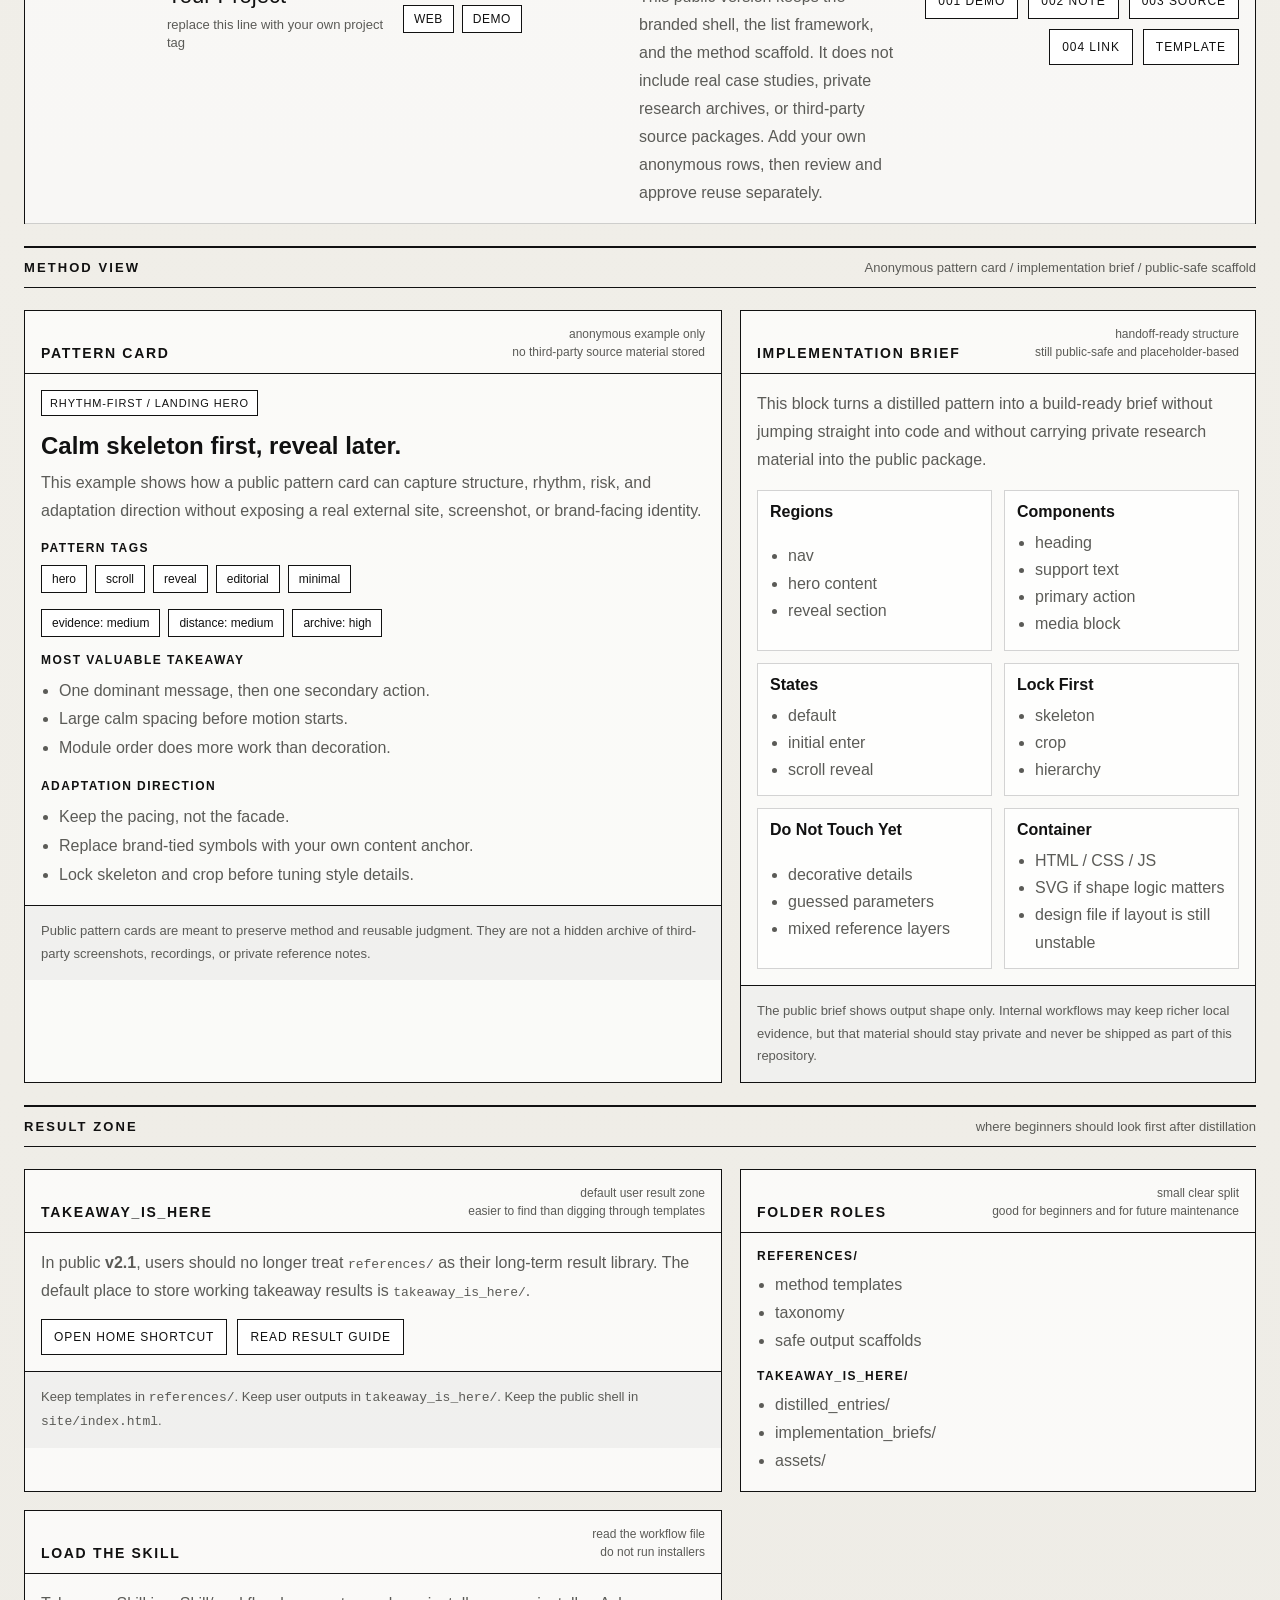
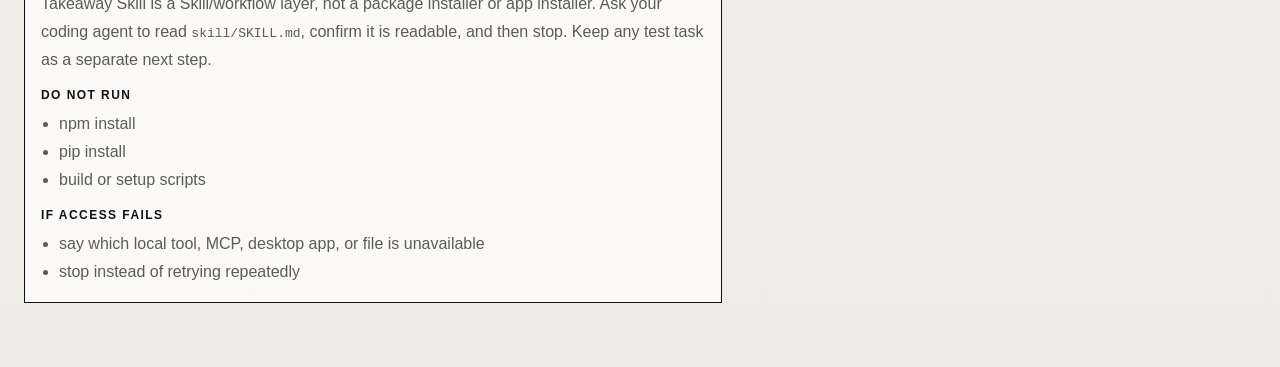
==== commit eed99950: "feat: add public-safe approval governance v2.1" ====
--- a/site/index.html
+++ b/site/index.html
@@ -3,6 +3,7 @@
   <head>
     <meta charset="UTF-8" />
     <meta name="viewport" content="width=device-width, initial-scale=1.0" />
+    <meta name="referrer" content="no-referrer" />
     <title>居里老师拿来主义</title>
     <meta
       name="description"
@@ -63,7 +64,8 @@
         display: grid;
         gap: 12px;
         align-self: end;
-        max-width: 700px;
+        min-width: 0;
+        max-width: 100%;
       }
       .title-lockup {
         display: grid;
@@ -73,15 +75,16 @@
       }
       .title-head {
         display: grid;
-        grid-template-columns: max-content max-content minmax(450px, 580px);
+        grid-template-columns: minmax(0, 1fr) auto minmax(230px, 0.78fr);
         gap: 14px;
         align-items: stretch;
-        width: fit-content;
+        width: 100%;
         max-width: 100%;
       }
       .title-copy {
         display: grid;
         gap: 6px;
+        min-width: 0;
       }
       .eyebrow {
         display: none;
@@ -207,10 +210,11 @@
         border: 0;
         background: none;
         color: rgba(255, 255, 255, 0.8);
-        font-size: 20px;
-        line-height: 1;
+        font-size: 16px;
+        line-height: 1.2;
         font-weight: 700;
-        white-space: nowrap;
+        white-space: normal;
+        overflow-wrap: anywhere;
         text-align: left;
         text-shadow: 0 1px 2px rgba(0, 0, 0, 0.2);
       }
@@ -509,6 +513,216 @@
         color: var(--muted);
         line-height: 1.75;
       }
+
+      /* Public v2.1 governance showcase: synthetic data only. */
+      .public-governance {
+        --public-web-fill: #d8ecfa;
+        --public-web-hover: #c4e2f6;
+        --public-web-accent: #006a9e;
+        --public-creative-fill: #ecddf6;
+        --public-creative-hover: #ddc8ee;
+        --public-creative-accent: #7b3fa1;
+        --public-spoken-fill: #fce2cf;
+        --public-spoken-hover: #f7cfb3;
+        --public-spoken-accent: #b84a00;
+        --public-realtime-fill: #d5eee6;
+        --public-realtime-hover: #bfe4d8;
+        --public-realtime-accent: #007c65;
+        --public-systems-fill: #f5edbf;
+        --public-systems-hover: #ede09b;
+        --public-systems-accent: #806000;
+        --public-unknown-fill: #e3e7ea;
+        --public-unknown-hover: #d1d7dc;
+        --public-unknown-accent: #55616c;
+        margin-top: 22px;
+        border: 1px solid var(--line);
+        background: rgba(255, 255, 255, 0.52);
+      }
+      .public-governance-head {
+        display: grid;
+        gap: 7px;
+        padding: 16px;
+        border-bottom: 1px solid var(--line);
+      }
+      .public-governance-head strong {
+        font-size: clamp(19px, 2.3vw, 30px);
+        letter-spacing: -0.04em;
+      }
+      .public-governance-head p {
+        max-width: 70rem;
+        margin: 0;
+        color: var(--muted);
+        line-height: 1.7;
+      }
+      .public-governance-note {
+        display: inline-flex;
+        width: fit-content;
+        padding: 6px 8px;
+        border: 1px solid rgba(0, 0, 0, 0.35);
+        background: #fff;
+        color: #444;
+        font-size: 11px;
+        font-weight: 800;
+        letter-spacing: 0.08em;
+        text-transform: uppercase;
+      }
+      .public-feature-grid {
+        display: grid;
+        grid-template-columns: repeat(4, minmax(0, 1fr));
+        border-bottom: 1px solid var(--line);
+      }
+      .public-feature {
+        display: grid;
+        gap: 7px;
+        min-height: 120px;
+        padding: 13px;
+        border-right: 1px solid var(--line);
+        background: rgba(255, 255, 255, 0.72);
+      }
+      .public-feature:last-child { border-right: 0; }
+      .public-feature strong { font-size: 13px; }
+      .public-feature span { color: var(--muted); font-size: 12px; line-height: 1.55; }
+      .public-governance-toolbar {
+        display: grid;
+        gap: 10px;
+        padding: 13px;
+        border-bottom: 1px solid var(--line);
+        background: rgba(255, 255, 255, 0.68);
+      }
+      .public-governance-toolbar-row {
+        display: flex;
+        flex-wrap: wrap;
+        align-items: center;
+        gap: 8px;
+      }
+      .public-governance-toolbar label {
+        display: inline-flex;
+        align-items: center;
+        gap: 6px;
+        color: var(--muted);
+        font-size: 12px;
+        font-weight: 800;
+        letter-spacing: 0.06em;
+        text-transform: uppercase;
+      }
+      .public-governance-toolbar input[type="search"] {
+        min-width: min(100%, 270px);
+        min-height: 34px;
+        padding: 0 10px;
+        border: 1px solid var(--line);
+        border-radius: 0;
+        background: #fff;
+        color: var(--ink);
+        font: inherit;
+        font-size: 13px;
+      }
+      .public-filter-group {
+        display: flex;
+        flex-wrap: wrap;
+        gap: 6px;
+      }
+      .public-filter-group button,
+      .public-view-toggle button,
+      .public-demo-action {
+        min-height: 32px;
+        padding: 0 9px;
+        border: 1px solid rgba(17, 17, 17, 0.52);
+        border-radius: 0;
+        background: #fff;
+        color: var(--ink);
+        cursor: pointer;
+        font: inherit;
+        font-size: 11px;
+        font-weight: 800;
+        letter-spacing: 0.04em;
+      }
+      .public-filter-group button:hover,
+      .public-view-toggle button:hover,
+      .public-demo-action:hover { background: #f1f1ee; }
+      .public-filter-group button[aria-pressed="true"],
+      .public-view-toggle button[aria-pressed="true"] {
+        background: #111;
+        color: #fff;
+      }
+      .public-filter-group[data-filter-kind="category"] button[data-public-category="web"][aria-pressed="true"] { background: var(--public-web-accent); }
+      .public-filter-group[data-filter-kind="category"] button[data-public-category="creative"][aria-pressed="true"] { background: var(--public-creative-accent); }
+      .public-filter-group[data-filter-kind="category"] button[data-public-category="spoken"][aria-pressed="true"] { background: var(--public-spoken-accent); }
+      .public-filter-group[data-filter-kind="category"] button[data-public-category="realtime"][aria-pressed="true"] { background: var(--public-realtime-accent); }
+      .public-filter-group[data-filter-kind="category"] button[data-public-category="systems"][aria-pressed="true"] { background: var(--public-systems-accent); }
+      .public-filter-group[data-filter-kind="category"] button[data-public-category="unknown"][aria-pressed="true"] { background: var(--public-unknown-accent); }
+      .public-filter-group button[data-public-category="web"] { border-color: var(--public-web-accent); }
+      .public-filter-group button[data-public-category="creative"] { border-color: var(--public-creative-accent); }
+      .public-filter-group button[data-public-category="spoken"] { border-color: var(--public-spoken-accent); }
+      .public-filter-group button[data-public-category="realtime"] { border-color: var(--public-realtime-accent); }
+      .public-filter-group button[data-public-category="systems"] { border-color: var(--public-systems-accent); }
+      .public-filter-group button[data-public-category="unknown"] { border-color: var(--public-unknown-accent); }
+      .public-governance-count {
+        margin-left: auto;
+        color: var(--muted);
+        font-size: 12px;
+        font-weight: 800;
+      }
+      .public-governance-list {
+        display: grid;
+        gap: 8px;
+        padding: 12px;
+      }
+      .public-governance-card {
+        display: grid;
+        grid-template-columns: 108px minmax(150px, 1.2fr) minmax(150px, 1.5fr) minmax(170px, 0.8fr) auto;
+        gap: 0;
+        align-items: stretch;
+        border: 1px solid rgba(17, 17, 17, 0.62);
+        border-left: 6px solid var(--public-card-accent);
+        background: var(--public-card-fill);
+        color: #17211f;
+      }
+      .public-governance-card[data-public-category="web"] { --public-card-fill: var(--public-web-fill); --public-card-hover: var(--public-web-hover); --public-card-accent: var(--public-web-accent); }
+      .public-governance-card[data-public-category="creative"] { --public-card-fill: var(--public-creative-fill); --public-card-hover: var(--public-creative-hover); --public-card-accent: var(--public-creative-accent); }
+      .public-governance-card[data-public-category="spoken"] { --public-card-fill: var(--public-spoken-fill); --public-card-hover: var(--public-spoken-hover); --public-card-accent: var(--public-spoken-accent); }
+      .public-governance-card[data-public-category="realtime"] { --public-card-fill: var(--public-realtime-fill); --public-card-hover: var(--public-realtime-hover); --public-card-accent: var(--public-realtime-accent); }
+      .public-governance-card[data-public-category="systems"] { --public-card-fill: var(--public-systems-fill); --public-card-hover: var(--public-systems-hover); --public-card-accent: var(--public-systems-accent); }
+      .public-governance-card[data-public-category="unknown"] { --public-card-fill: var(--public-unknown-fill); --public-card-hover: var(--public-unknown-hover); --public-card-accent: var(--public-unknown-accent); }
+      .public-governance-card:hover { background: var(--public-card-hover); }
+      .public-governance-card[data-public-status="approved"] { outline: 2px solid rgba(0, 124, 101, 0.8); outline-offset: -2px; }
+      .public-governance-card > div { display: grid; align-content: center; gap: 5px; min-width: 0; padding: 12px; border-right: 1px solid rgba(17, 17, 17, 0.22); }
+      .public-governance-card > div:last-child { border-right: 0; }
+      .public-governance-id { font-size: 11px; font-weight: 900; letter-spacing: 0.05em; }
+      .public-governance-title { font-size: 14px; font-weight: 900; }
+      .public-governance-summary, .public-governance-meta { color: #52615c; font-size: 12px; line-height: 1.45; }
+      .public-governance-pill { display: inline-flex; width: fit-content; padding: 4px 6px; background: var(--public-card-accent); color: #fff; font-size: 10px; font-weight: 900; letter-spacing: 0.05em; text-transform: uppercase; }
+      .public-governance-card .public-demo-action { align-self: center; margin: 10px; border-color: var(--public-card-accent); background: rgba(255, 255, 255, 0.8); }
+      .public-governance-card .public-demo-action:hover { background: #fff; }
+      .public-governance-empty { padding: 24px 12px; border: 1px dashed rgba(17, 17, 17, 0.45); color: var(--muted); text-align: center; }
+      .public-governance-list[data-view="gallery"] { grid-template-columns: repeat(2, minmax(0, 1fr)); }
+      .public-governance-list[data-view="gallery"] .public-governance-card { grid-template-columns: 1fr; }
+      .public-governance-list[data-view="gallery"] .public-governance-card > div { border-right: 0; border-bottom: 1px solid rgba(17, 17, 17, 0.22); }
+      .public-governance-list[data-view="gallery"] .public-governance-card > div:last-of-type { border-bottom: 0; }
+      .public-batch-tray { display: grid; gap: 8px; padding: 13px; border-top: 1px solid var(--line); background: rgba(255, 255, 255, 0.76); }
+      .public-batch-tray strong { font-size: 12px; letter-spacing: 0.08em; text-transform: uppercase; }
+      .public-batch-tray p { margin: 0; color: var(--muted); font-size: 12px; line-height: 1.55; }
+      .public-batch-output { width: 100%; min-height: 76px; padding: 9px; border: 1px solid var(--line); border-radius: 0; background: #fff; color: #26312e; font: 12px/1.45 ui-monospace, SFMono-Regular, Menlo, monospace; resize: vertical; }
+      .public-batch-actions { display: flex; flex-wrap: wrap; gap: 8px; align-items: center; }
+      .public-batch-status { color: var(--muted); font-size: 12px; }
+      @media (max-width: 900px) {
+        .public-feature-grid { grid-template-columns: repeat(2, minmax(0, 1fr)); }
+        .public-feature:nth-child(2) { border-right: 0; }
+        .public-feature:nth-child(-n + 2) { border-bottom: 1px solid var(--line); }
+        .public-governance-card { grid-template-columns: 86px 1fr 1fr; }
+        .public-governance-card > div:nth-child(4) { grid-column: 2 / -1; border-top: 1px solid rgba(17, 17, 17, 0.22); }
+        .public-governance-card > .public-demo-action { grid-column: 1 / -1; justify-self: start; }
+        .public-governance-list[data-view="gallery"] { grid-template-columns: 1fr; }
+      }
+      @media (max-width: 620px) {
+        .public-feature-grid { grid-template-columns: 1fr; }
+        .public-feature, .public-feature:nth-child(2) { border-right: 0; border-bottom: 1px solid var(--line); }
+        .public-feature:last-child { border-bottom: 0; }
+        .public-governance-card { grid-template-columns: 1fr; }
+        .public-governance-card > div,
+        .public-governance-card > div:nth-child(4) { grid-column: auto; border-right: 0; border-top: 0; border-bottom: 1px solid rgba(17, 17, 17, 0.22); }
+        .public-governance-card > .public-demo-action { grid-column: auto; justify-self: start; }
+        .public-governance-count { width: 100%; margin-left: 0; }
+      }
       @media (max-width: 1080px) {
         .masthead {
           grid-template-columns: 1fr;
@@ -620,6 +834,7 @@
     <nav class="distill-tabs" aria-label="public template navigation">
       <a class="distill-tab is-active" href="#top">Home</a>
       <a class="distill-tab" href="../README.md">README</a>
+      <a class="distill-tab" href="#governance-demo">Governance</a>
       <a class="distill-tab" href="#entries">Template</a>
       <a class="distill-tab" href="#notes">Notes</a>
     </nav>
@@ -637,21 +852,77 @@
                 <span class="hero-functional-line">Takeaway Skill（拿来主义skill）: distill references into reusable mechanisms, adaptation routes, pattern cards, and implementation briefs without copying surface style.</span>
               </div>
               <div class="hero-mark" aria-hidden="true">SKILL</div>
-              <div class="bio-stack" aria-label="居里老师简介">
-                <span class="bio-chip">大学艺术老师🤖英澳海龟🐢</span>
-                <span class="bio-chip">做Vibe Coding | AI skills | 独立开发</span>
-                <span class="bio-chip">分享AI创作、作品怎么长出来的，灵感碎片</span>
+              <div class="bio-stack" aria-label="public-safe method summary">
+                <span class="bio-chip">Public method pack · synthetic examples</span>
+                <span class="bio-chip">Distill · review · scope · handoff</span>
+                <span class="bio-chip">No local paths, private archives, or upload</span>
               </div>
             </div>
             <div class="hero-meta" aria-label="distill summary">
               <span>public method pack</span>
-              <span>v2.0</span>
+              <span>v2.1</span>
               <span>pattern cards</span>
               <span>implementation brief</span>
+              <span>approval-aware</span>
               <span>public-safe scaffold</span>
-              <strong class="hero-handle">@julilaoshi</strong>
               <strong class="hero-takeaway">takeaway Skill</strong>
             </div>
+          </div>
+        </div>
+      </section>
+
+      <section class="public-governance" id="governance-demo" aria-labelledby="public-governance-title">
+        <div class="public-governance-head">
+          <span class="public-governance-note">public v2.1 · demo only · no sync</span>
+          <strong id="public-governance-title">审批不是装饰，是复用闸门</strong>
+          <p>这组记录是匿名合成数据，用来展示公开版的新机制：先蒸馏、再审批、按范围交接。页面不会读取本地目录、写入私有 registry、保存浏览器审批或上传任何内容。</p>
+        </div>
+        <div class="public-feature-grid" aria-label="public v2.1 feature disclosure">
+          <div class="public-feature"><strong>01 · Default deny</strong><span>新卡默认待审批；正式、可见或高评分都不等于允许复用。</span></div>
+          <div class="public-feature"><strong>02 · Scope match</strong><span>本次任务、当前项目、全局范围分开；全局必须二次确认。</span></div>
+          <div class="public-feature"><strong>03 · Traceable output</strong><span>记录证据置信度、原创距离、期限、撤销状态和实际使用披露。</span></div>
+          <div class="public-feature"><strong>04 · Writer isolation</strong><span>下游只接压缩机制卡，不接第三方全文、逐句映射或私有笔记。</span></div>
+        </div>
+        <div class="public-governance-toolbar">
+          <div class="public-governance-toolbar-row">
+            <label for="public-governance-search">Search</label>
+            <input id="public-governance-search" type="search" placeholder="搜索匿名卡片、机制或类别" autocomplete="off" />
+            <div class="public-governance-count" id="public-governance-count" aria-live="polite">0 records</div>
+          </div>
+          <div class="public-governance-toolbar-row">
+            <label>Status</label>
+            <div class="public-filter-group" data-filter-kind="status" role="group" aria-label="filter by review status">
+              <button type="button" data-public-status="all" aria-pressed="true">全部</button>
+              <button type="button" data-public-status="unreviewed" aria-pressed="false">待审批</button>
+              <button type="button" data-public-status="approved" aria-pressed="false">演示已批</button>
+              <button type="button" data-public-status="archive_only" aria-pressed="false">只留档</button>
+            </div>
+          </div>
+          <div class="public-governance-toolbar-row">
+            <label>Category</label>
+            <div class="public-filter-group" data-filter-kind="category" role="group" aria-label="filter by category">
+              <button type="button" data-public-category="all" aria-pressed="true">全部 <span data-public-count="all">0</span></button>
+              <button type="button" data-public-category="web" aria-pressed="false">网站 <span data-public-count="web">0</span></button>
+              <button type="button" data-public-category="creative" aria-pressed="false">创意 <span data-public-count="creative">0</span></button>
+              <button type="button" data-public-category="spoken" aria-pressed="false">口播 <span data-public-count="spoken">0</span></button>
+              <button type="button" data-public-category="realtime" aria-pressed="false">实时 <span data-public-count="realtime">0</span></button>
+              <button type="button" data-public-category="systems" aria-pressed="false">系统 <span data-public-count="systems">0</span></button>
+            </div>
+            <div class="public-view-toggle" role="group" aria-label="switch public demo view">
+              <button type="button" data-public-view="table" aria-pressed="true">治理表格</button>
+              <button type="button" data-public-view="gallery" aria-pressed="false">视觉 Gallery</button>
+            </div>
+          </div>
+        </div>
+        <div class="public-governance-list" id="public-governance-list" data-view="table" aria-live="polite"></div>
+        <div class="public-batch-tray" aria-label="public review batch demo">
+          <strong>Review batch · unsynchronized</strong>
+          <p>点击某张卡可生成“本次演示”的批次 JSON。它只存在于当前页面内存中，刷新后消失，不代表私有授权已经写入。</p>
+          <textarea class="public-batch-output" id="public-batch-output" readonly aria-label="review batch JSON"></textarea>
+          <div class="public-batch-actions">
+            <button type="button" class="public-demo-action" id="public-copy-batch">复制演示批次</button>
+            <button type="button" class="public-demo-action" id="public-clear-batch">清空演示选择</button>
+            <span class="public-batch-status" id="public-batch-status" aria-live="polite">未选择任何记录。</span>
           </div>
         </div>
       </section>
@@ -676,7 +947,7 @@
             </div>
           </div>
           <div class="cell-desc" id="notes">
-            This public version keeps the branded shell, the list framework, and the method scaffold. It does not include real case studies, private research archives, or third-party source packages. Add your own rows, then replace the placeholders with your own material.
+            This public version keeps the branded shell, the list framework, and the method scaffold. It does not include real case studies, private research archives, or third-party source packages. Add your own anonymous rows, then review and approve reuse separately.
           </div>
           <div class="cell-links">
             <a class="is-disabled" href="#">001 demo</a>
@@ -820,7 +1091,7 @@
           </div>
           <div class="result-zone-body">
             <p>
-              In public <strong>v2.0</strong>, users should no longer treat <code>references/</code> as their long-term result library.
+              In public <strong>v2.1</strong>, users should no longer treat <code>references/</code> as their long-term result library.
               The default place to store working takeaway results is <code>takeaway_is_here/</code>.
             </p>
             <div class="zone-actions">
@@ -888,6 +1159,189 @@
         </article>
       </section>
     </div>
+    <script>
+      (function () {
+        const records = [
+          { id: "PUB-WEB-001", title: "Calm hero reveal", category: "web", categoryLabel: "网站", summary: "先锁骨架，再让次级信息按节奏出现。", evidence: "synthetic · medium", distance: "far", state: "formal", status: "unreviewed", scope: "none" },
+          { id: "PUB-WEB-002", title: "Dense filter rail", category: "web", categoryLabel: "网站", summary: "用同一数据面驱动分类、状态与数量。", evidence: "synthetic · high", distance: "far", state: "formal", status: "approved", scope: "project" },
+          { id: "PUB-CREATIVE-001", title: "Rule-based visual variation", category: "creative", categoryLabel: "创意", summary: "固定规则，替换内容与材质，保留可解释的变化轴。", evidence: "synthetic · medium", distance: "far", state: "formal", status: "unreviewed", scope: "none" },
+          { id: "PUB-SPOKEN-001", title: "Mechanism before wording", category: "spoken", categoryLabel: "口播", summary: "只提炼传播动作，不把外部原句交给写作者。", evidence: "synthetic · medium", distance: "far", state: "archived", status: "archive_only", scope: "none" },
+          { id: "PUB-REALTIME-001", title: "Stateful live surface", category: "realtime", categoryLabel: "实时", summary: "把输入、状态和反馈拆成可复核的最小循环。", evidence: "synthetic · low", distance: "medium", state: "inbox", status: "unreviewed", scope: "none" },
+          { id: "PUB-SYSTEM-001", title: "Stop-loss checkpoint", category: "systems", categoryLabel: "系统", summary: "两轮仍无法解释机制时，回到证据而不是继续猜参数。", evidence: "synthetic · high", distance: "far", state: "formal", status: "unreviewed", scope: "none" }
+        ];
+        const categoryLabels = { web: "网站", creative: "创意", spoken: "口播", realtime: "实时", systems: "系统", unknown: "未分类" };
+        const list = document.getElementById("public-governance-list");
+        const count = document.getElementById("public-governance-count");
+        const search = document.getElementById("public-governance-search");
+        const batchOutput = document.getElementById("public-batch-output");
+        const batchStatus = document.getElementById("public-batch-status");
+        const copyBatch = document.getElementById("public-copy-batch");
+        const clearBatch = document.getElementById("public-clear-batch");
+        if (!list || !count || !search || !batchOutput || !batchStatus) return;
+
+        let statusFilter = "all";
+        let categoryFilter = "all";
+        let view = "table";
+        let query = "";
+        const demoDecisions = new Map();
+
+        function effectiveStatus(record) {
+          return demoDecisions.has(record.id) ? "approved" : record.status;
+        }
+
+        function visibleRecords() {
+          const needle = query.trim().toLowerCase();
+          return records.filter((record) => {
+            const matchesStatus = statusFilter === "all" || effectiveStatus(record) === statusFilter;
+            const matchesCategory = categoryFilter === "all" || record.category === categoryFilter;
+            const haystack = [record.id, record.title, record.categoryLabel, record.summary, record.evidence].join(" ").toLowerCase();
+            return matchesStatus && matchesCategory && (!needle || haystack.includes(needle));
+          });
+        }
+
+        function text(parent, className, value) {
+          const node = document.createElement("div");
+          if (className) node.className = className;
+          node.textContent = value;
+          parent.appendChild(node);
+          return node;
+        }
+
+        function buttonLabel(record) {
+          if (record.status === "archive_only") return "只留档";
+          return demoDecisions.has(record.id) ? "撤销演示" : "模拟批准";
+        }
+
+        function renderCard(record) {
+          const article = document.createElement("article");
+          const currentStatus = effectiveStatus(record);
+          article.className = "public-governance-card";
+          article.dataset.publicCategory = record.category;
+          article.dataset.publicStatus = currentStatus;
+          article.setAttribute("aria-label", `${record.id} ${record.title}`);
+
+          const idCell = document.createElement("div");
+          text(idCell, "public-governance-id", record.id);
+          text(idCell, "public-governance-meta", record.state);
+          article.appendChild(idCell);
+
+          const titleCell = document.createElement("div");
+          text(titleCell, "public-governance-title", record.title);
+          const pill = text(titleCell, "public-governance-pill", record.categoryLabel);
+          pill.setAttribute("aria-label", `category ${record.categoryLabel}`);
+          article.appendChild(titleCell);
+
+          const summaryCell = document.createElement("div");
+          text(summaryCell, "public-governance-summary", record.summary);
+          text(summaryCell, "public-governance-meta", `evidence ${record.evidence} · distance ${record.distance}`);
+          article.appendChild(summaryCell);
+
+          const statusCell = document.createElement("div");
+          text(statusCell, "public-governance-meta", `status ${currentStatus} · scope ${demoDecisions.has(record.id) ? "task (demo)" : record.scope}`);
+          text(statusCell, "public-governance-meta", record.status === "archive_only" ? "保留证据，不进入复用队列" : "公开示例，不连接真实授权");
+          article.appendChild(statusCell);
+
+          const action = document.createElement("button");
+          action.type = "button";
+          action.className = "public-demo-action";
+          action.textContent = buttonLabel(record);
+          action.disabled = record.status === "archive_only";
+          action.setAttribute("aria-label", `${buttonLabel(record)} ${record.id}`);
+          action.addEventListener("click", () => {
+            if (record.status === "archive_only") return;
+            if (demoDecisions.has(record.id)) demoDecisions.delete(record.id);
+            else demoDecisions.set(record.id, { action: "task", scope: "task", task_id: "public-demo-task" });
+            render();
+          });
+          article.appendChild(action);
+          return article;
+        }
+
+        function renderBatch() {
+          const items = Array.from(demoDecisions, ([id, decision]) => ({ id, ...decision }));
+          const payload = {
+            schema_version: "public-review-batch-demo-1",
+            demo_only: true,
+            synchronized: false,
+            reviewed_by: "demo_user",
+            items
+          };
+          batchOutput.value = items.length ? JSON.stringify(payload, null, 2) : "";
+          batchStatus.textContent = items.length ? `${items.length} 条演示选择；未同步。` : "未选择任何记录。";
+        }
+
+        function updateCounts() {
+          document.querySelectorAll("[data-public-count]").forEach((node) => {
+            const key = node.dataset.publicCount;
+            node.textContent = key === "all" ? records.length : records.filter((record) => record.category === key).length;
+          });
+        }
+
+        function render() {
+          const visible = visibleRecords();
+          list.dataset.view = view;
+          list.replaceChildren();
+          if (!visible.length) {
+            const empty = document.createElement("div");
+            empty.className = "public-governance-empty";
+            empty.textContent = "没有符合当前筛选的公开合成记录。";
+            list.appendChild(empty);
+          } else {
+            visible.forEach((record) => list.appendChild(renderCard(record)));
+          }
+          count.textContent = `${visible.length} / ${records.length} synthetic records`;
+          renderBatch();
+        }
+
+        document.querySelectorAll("[data-filter-kind=status] [data-public-status]").forEach((button) => {
+          button.addEventListener("click", () => {
+            statusFilter = button.dataset.publicStatus;
+            document.querySelectorAll("[data-filter-kind=status] [data-public-status]").forEach((item) => item.setAttribute("aria-pressed", String(item === button)));
+            render();
+          });
+        });
+        document.querySelectorAll("[data-filter-kind=category] [data-public-category]").forEach((button) => {
+          button.addEventListener("click", () => {
+            categoryFilter = button.dataset.publicCategory;
+            document.querySelectorAll("[data-filter-kind=category] [data-public-category]").forEach((item) => item.setAttribute("aria-pressed", String(item === button)));
+            render();
+          });
+        });
+        document.querySelectorAll("[data-public-view]").forEach((button) => {
+          button.addEventListener("click", () => {
+            view = button.dataset.publicView;
+            document.querySelectorAll("[data-public-view]").forEach((item) => item.setAttribute("aria-pressed", String(item === button)));
+            render();
+          });
+        });
+        search.addEventListener("input", () => {
+          query = search.value;
+          render();
+        });
+        clearBatch.addEventListener("click", () => {
+          demoDecisions.clear();
+          render();
+        });
+        if (copyBatch) {
+          copyBatch.addEventListener("click", async () => {
+            if (!batchOutput.value) {
+              batchStatus.textContent = "请先选择一张可审批的演示卡。";
+              return;
+            }
+            try {
+              await navigator.clipboard.writeText(batchOutput.value);
+              batchStatus.textContent = "演示批次已复制；仍未同步。";
+            } catch (_error) {
+              batchOutput.focus();
+              batchOutput.select();
+              batchStatus.textContent = "浏览器未授权自动复制，请手动复制文本。";
+            }
+          });
+        }
+        updateCounts();
+        render();
+      })();
+    </script>
     <script>
       (function () {
         const title = document.querySelector(".hero-title");
